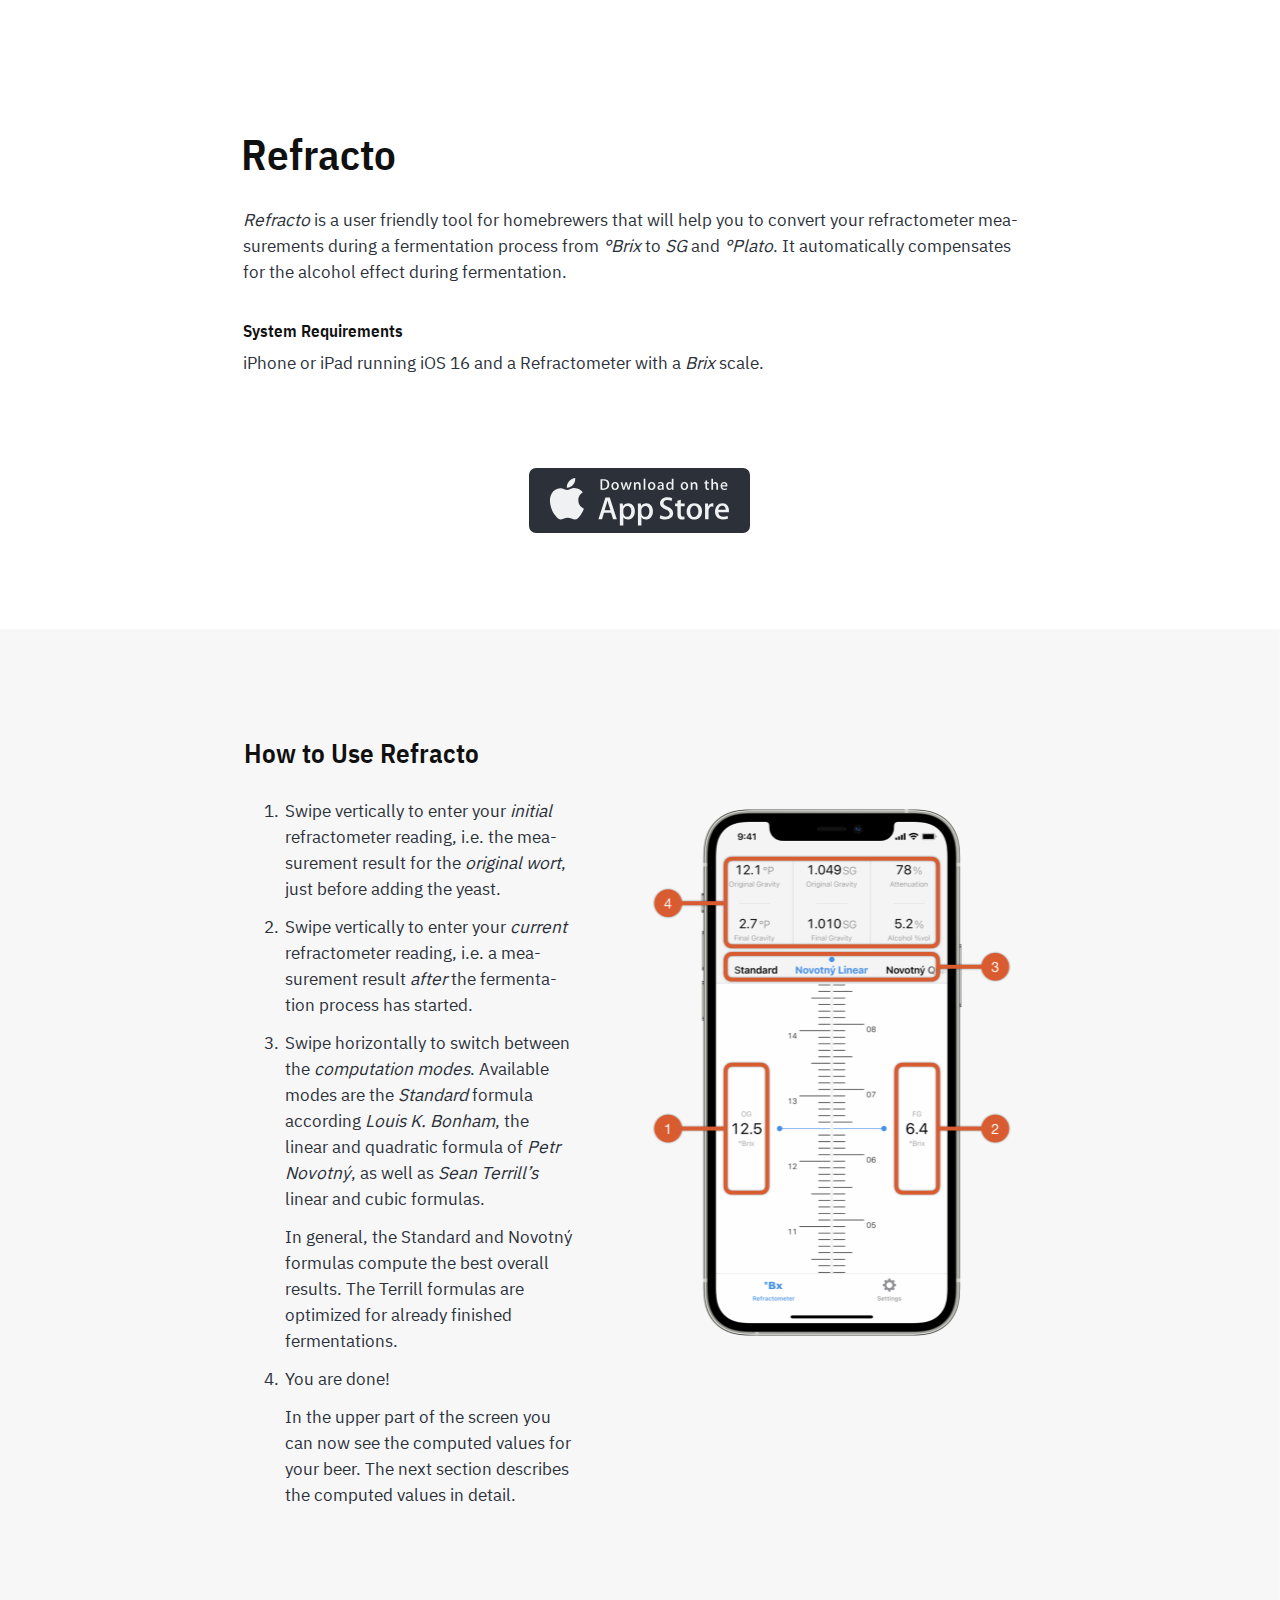
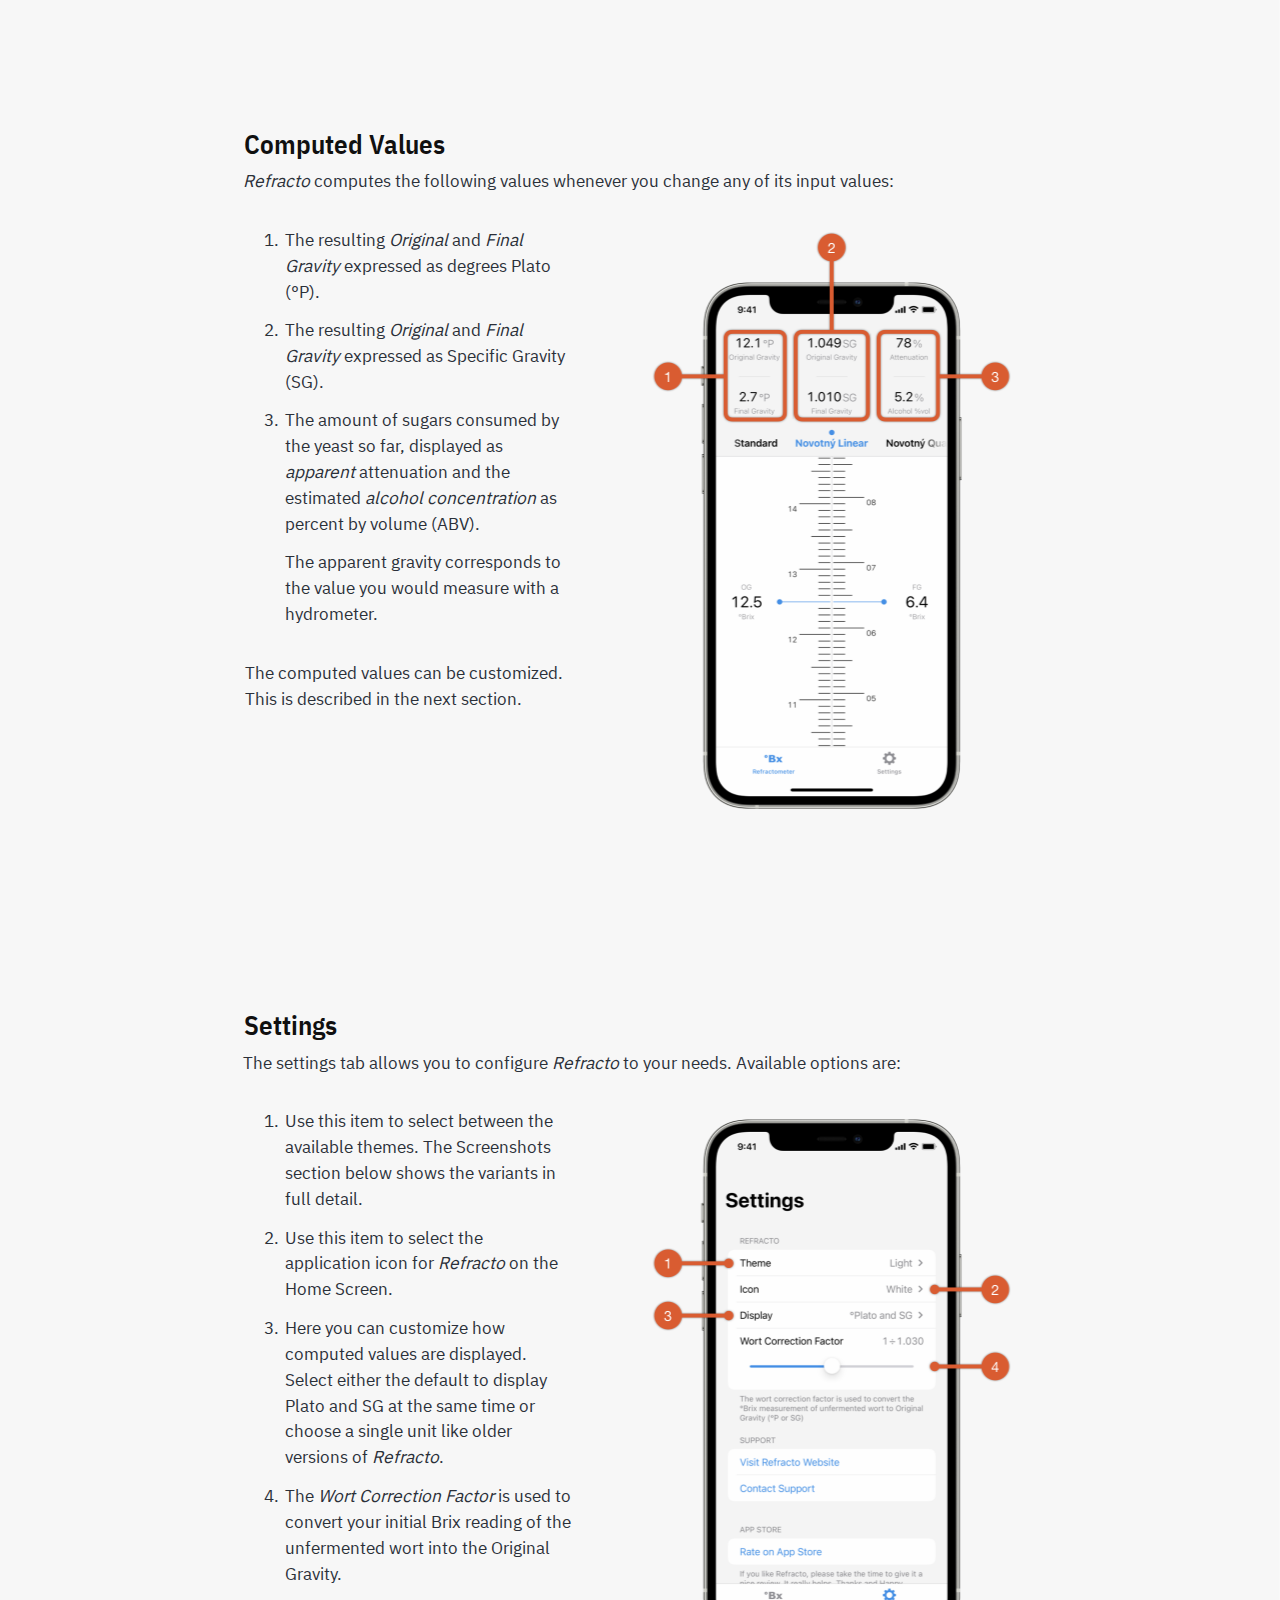
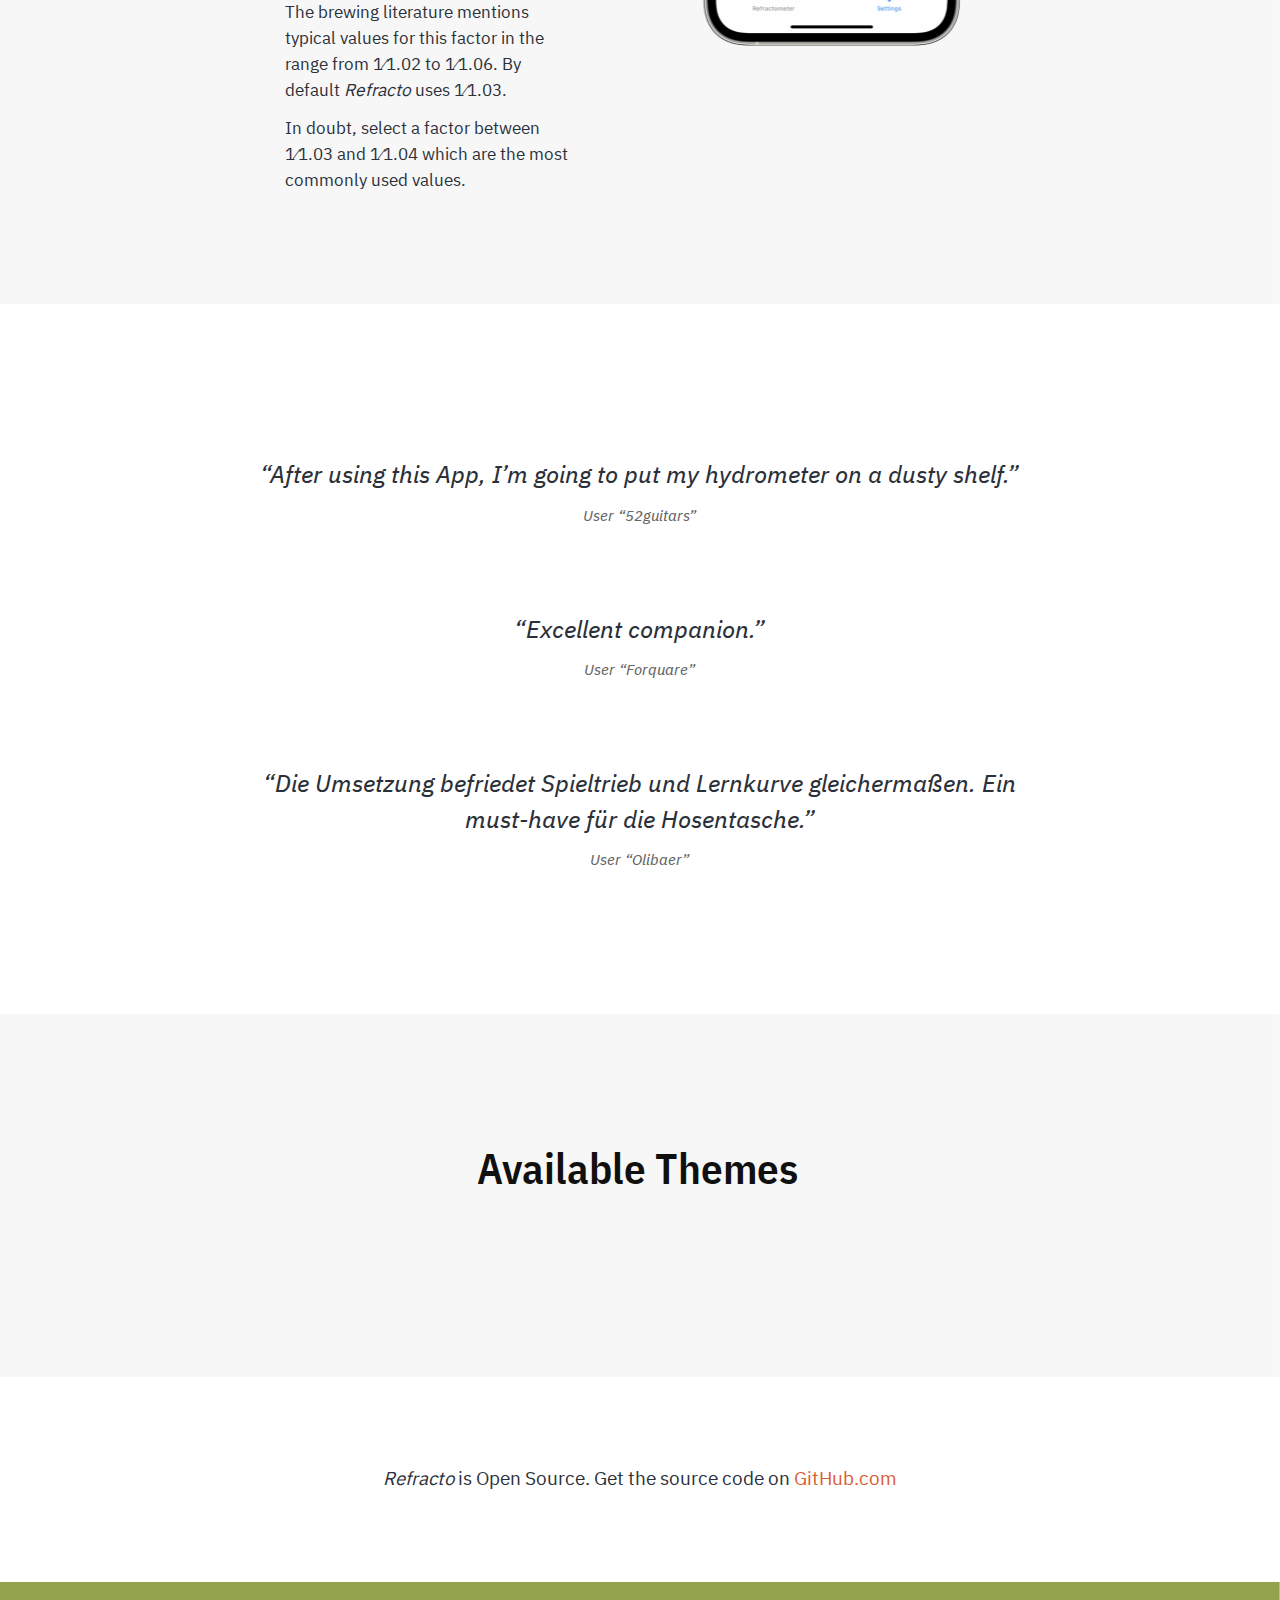
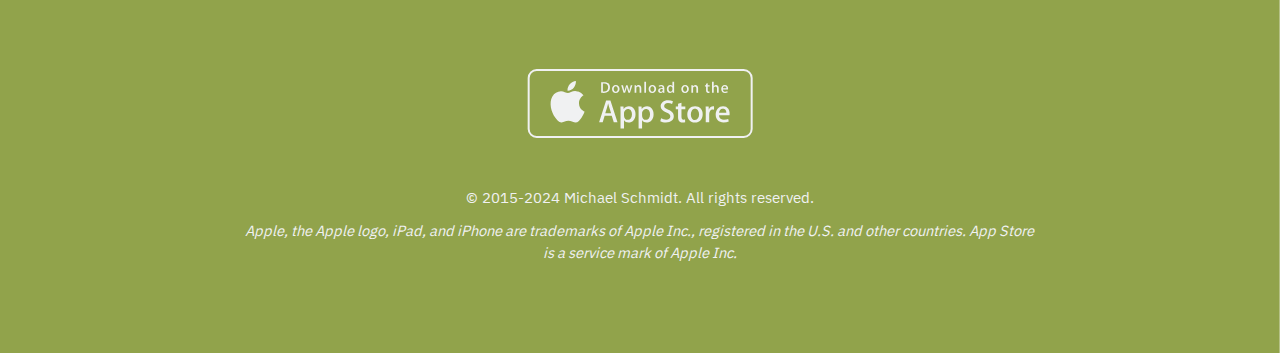
==== docs/index.html @ eda741af "Move project page to docs/ directory" ====
<!DOCTYPE html>
<html xmlns="http://www.w3.org/1999/xhtml" lang="" xml:lang="">

  <head>
    <title>Refracto</title>

    <meta charset="utf-8" />
    <meta name="keywords" content="Refracto,Refractometer,Refraktometer,Brix,Plato,Specific Gracity,Homebrew,Hobbybrauer,Beer,Bier,All Grain,Brewing,App,iOS,iPhone,iPad">
    <meta name="description" content="Refracto is an iOS app for homebrewers to convert refractometer measurements during fermentation processes to useful values like final gravity and attenuation.">
    <meta name="viewport" content="width=device-width, initial-scale=1.0, user-scalable=yes" />
    <meta name="supported-color-schemes" content="light dark">

    <link rel="stylesheet" href="css/fonts.min.css">
    <link rel="stylesheet" href="css/style.min.css">
    <link rel="stylesheet" href="css/animate.min.css">
    <link rel="stylesheet" href="css/magnific-popup.min.css">

    <script src="js/jquery.min.js"></script>
    <script src="js/jquery.animate.js"></script>
    <script src="js/jquery.magnific-popup.min.js"></script>

    <meta name="theme-color" content="#d95c31" media="(prefers-color-scheme: light)">
    <meta name="theme-color" content="#994123" media="(prefers-color-scheme: dark)">
  </head>

  <body>
    <div class="page-box">

      <main>
        <div class="main-box">

          <div class="vspace-l">
            <h1>Refracto</h1>
            <p><em>Refracto</em> is a user friendly tool for homebrewers that will help you to convert your re&shy;frac&shy;tome&shy;ter mea&shy;sure&shy;ments during a fer&shy;men&shy;ta&shy;tion process from <em>°Brix</em> to <em>SG</em> and <em>°Plato</em>. It au&shy;to&shy;matical&shy;ly com&shy;pen&shy;sates for the alcohol effect during fer&shy;men&shy;ta&shy;tion.</p>
            <div class="topspace-s">
              <h4>System Requirements</h4>
              <p>iPhone or iPad running iOS 16 and a Re&shy;frac&shy;tome&shy;ter with a <em>Brix</em> scale.</p>
            </div>
            <div class="topspace-l">
              <div class="center">
                <div class="appstore appstore--normal">
                  <a href="https://apps.apple.com/app/id954981822" title="Download on the App Store">
                    <img src="images/AppStore.svg" alt="Download on the App Store" />
                  </a>
                </div>
              </div>
            </div>
          </div>

          <div class="alternate-background">
            <div class="alternate-box">
              <h2>How to Use Refracto</h2>
              <div class="column-container">
                <div class="column-45">
                  <div class="frame-left">
                    <p>
                      <ol>
                        <li><p>Swipe vertically to enter your <em>initial</em> re&shy;frac&shy;tome&shy;ter reading, i.e. the mea&shy;sure&shy;ment result for the <em>original wort</em>, just before adding the yeast.</p></li>
                        <li><p>Swipe vertically to enter your <em>current</em> re&shy;frac&shy;tome&shy;ter reading, i.e. a mea&shy;sure&shy;ment result <em>after</em> the fer&shy;men&shy;ta&shy;tion process has started.</p></li>
                        <li><p>Swipe horizontally to switch between the <em>computation modes</em>. Available modes are the <em>Standard</em> formula according <em>Louis K. Bonham</em>, the linear and quadratic formula of <em>Petr Novotný</em>, as well as <em>Sean Terrill’s</em> linear and cubic formulas.</p>
                            <p>In general, the Standard and Novotný formulas compute the best overall results. The Terrill formulas are optimized for already finished fermentations.</p></li>
                        <li><p>You are done!</p>
                            <p>In the upper part of the screen you can now see the computed values for your beer. The next section describes the computed values in detail.</p></li>
                      </ol>
                    </p>
                  </div>
                </div>
                <div class="column-55">
                  <div class="frame-right">
                    <div class="topspace-m">
                      <picture>
                        <source srcset="images/RefractoInputDark.png" media="(prefers-color-scheme: dark)">
                        <img width="360" src="images/RefractoInput.png" alt="How to use Refracto  — Description of Input Areas at Lower Part of Screen." />
                      </picture>
                    </div>
                  </div>
                </div>
              </div>
            </div>
          </div>

          <div class="alternate-background">
            <div class="alternate-box">
              <h2>Computed Values</h2>
              <p><em>Refracto</em> computes the following values whenever you change any of its input values:</p>
              <div class="column-container">
                <div class="column-45">
                  <div class="frame-left">
                    <p>
                      <ol>
                        <li><p>The resulting <em>Original</em> and <em>Final Gravity</em> expressed as degrees Plato (°P).</p></li>
                        <li><p>The resulting <em>Original</em> and <em>Final Gravity</em> expressed as Specific Gravity (SG).</p></li>
                        <li><p>The amount of sugars consumed by the yeast so far, displayed as <em>apparent</em> attenuation and the estimated <em>alcohol concentration</em> as percent by volume (ABV).</p>
                            <p>The apparent gravity corresponds to the value you would measure with a hy&shy;drom&shy;e&shy;ter.</p></li>
                      </ol>
                    </p>
                    <p>The computed values can be customized. This is described in the next section.</p>
                  </div>
                </div>
                <div class="column-55">
                  <div class="frame-right">
                    <div class="topspace-m">
                      <picture>
                        <source srcset="images/RefractoOutputDark.png" media="(prefers-color-scheme: dark)">
                        <img width="360" src="images/RefractoOutput.png" alt="Computed values — Detailed Description of Output Area at Upper Part of Screen." />
                      </picture>
                    </div>
                  </div>
                </div>
              </div>
            </div>
          </div>

          <div class="alternate-background">
            <div class="alternate-box">
              <h2>Settings</h2>
              <p>The settings tab allows you to configure <em>Refracto</em> to your needs. Available options are:</p>
              <div class="column-container">
                <div class="column-45">
                  <div class="frame-left">
                    <p>
                      <ol>
                        <li><p>Use this item to select between the available themes. The Screenshots section below shows the variants in full detail.</p></li>
                        <li><p>Use this item to select the application icon for <em>Refracto</em> on the Home Screen.</p></li>
                        <li><p>Here you can customize how computed values are displayed. Select either the default to display Plato and SG at the same time or choose a single unit like older versions of <em>Refracto</em>.</p></li>
                        <li><p>The <em>Wort Correction Factor</em> is used to convert your initial Brix reading of the unfermented wort into the Original Gravity.</p>
                            <p>The brewing literature mentions typical values for this factor in the range from 1∕1.02 to 1∕1.06. By default <em>Refracto</em> uses 1∕1.03.</p>
                            <p>In doubt, select a factor between 1∕1.03 and 1∕1.04 which are the most commonly used values.</p></li>
                      </ol>
                    </p>
                  </div>
                </div>
                <div class="column-55">
                  <div class="frame-right">
                    <div class="topspace-m">
                      <picture>
                        <source srcset="images/RefractoSettingsDark.png" media="(prefers-color-scheme: dark)">
                        <img width="360" src="images/RefractoSettings.png" alt="Settings Tab — Description of Application Preferences." />
                      </picture>
                    </div>
                  </div>
                </div>
              </div>
            </div>
          </div>

          <div class="vspace-l">
            <div class="testimonials center hugeprint">
              <div class="testimonial-box">
                <div class="vspace-m">
                  <div class="testimonial pulse animated delay-1s">
                    <p>“After using this App, I’m going to put my hy&shy;drom&shy;e&shy;ter on a dusty shelf.”</p>
                  </div>
                  <div class="fineprint testimonial-name">
                    <p>User “52guitars”</p>
                  </div>
                </div>
                <div class="vspace-m">
                  <div class="testimonial vspace-m pulse animated delay-2s">
                    <p>“Excellent companion.”</p>
                  </div>
                  <div class="fineprint testimonial-name">
                    <p>User “Forquare”</p>
                  </div>
                </div>
                <div class="vspace-m">
                  <div class="testimonial vspace-m pulse animated delay-2s">
                    <p>“Die Umsetzung befriedet Spieltrieb und Lernkurve gleichermaßen. Ein must-have für die Hosentasche.”</p>
                  </div>
                  <div class="fineprint testimonial-name">
                    <p>User “Olibaer”</p>
                  </div>
                </div>
              </div>
            </div>
          </div>

          <div class="alternate-background">
            <div class="alternate-box center">
              <h1>Available Themes</h1>
              <div class="vspace-s">
              </div>
              <div class="column-container">
                <div class="column-33">
                  <div class="frame-left">
                    <a href="images/RefractoThemeLight.png" class="screenshot-link">
                      <img width="200" src="images/RefractoThemeLight.png" loading="lazy" alt="Bright Theme" />
                    </a>
                  </div>
                </div>
                <div class="column-33">
                  <a href="images/RefractoThemeDark.png" class="screenshot-link">
                    <img width="200" src="images/RefractoThemeDark.png" loading="lazy" alt="Dark Theme" />
                  </a>
                </div>
                <div class="column-33">
                  <div class="frame-right">
                    <a href="images/RefractoThemeBlue.png" class="screenshot-link">
                      <img width="200" src="images/RefractoThemeBlue.png" loading="lazy" alt="Blue Theme" />
                    </a>
                  </div>
                </div>
              </div>
              <div class="vspace-s">
              </div>
              <div class="column-container">
                <div class="column-33">
                  <div class="frame-left">
                    <a href="images/RefractoThemeGray.png" class="screenshot-link">
                      <img width="200" src="images/RefractoThemeGray.png" loading="lazy" alt="Gray Theme" class="thumbnail" />
                    </a>
                  </div>
                </div>
                <div class="column-33">
                  <a href="images/RefractoThemeSteel.png" class="screenshot-link">
                    <img width="200" src="images/RefractoThemeSteel.png" loading="lazy" alt="Steel Theme" class="thumbnail" />
                  </a>
                </div>
                <div class="column-33">
                  <div class="frame-right">
                    <a href="images/RefractoThemeBlack.png" class="screenshot-link">
                      <img width="200" src="images/RefractoThemeBlack.png" loading="lazy" alt="Black Theme" class="thumbnail" />
                    </a>
                  </div>
                </div>
              </div>
            </div>
          </div>

          <div class="vspace-l">
            <p class="first center largeprint pulse animated delay-1s">
              <em>Refracto</em> is Open Source. Get the source code on <a href="https://github.com/m-schmidt/Refracto">GitHub.com</a>
            </p>
          </div>

          <div class="alternate-green-background">
            <div class="alternate-box center">
              <div class="appstore appstore--inverted">
                <a href="https://apps.apple.com/app/id954981822" title="Download on the App Store">
                  <img src="images/AppStore.svg" alt="Download on the App Store" />
                </a>
              </div>
              <div class="topspace-m fineprint">
                <p>© 2015-2024 Michael Schmidt. All rights reserved.</p>
                <p><em>Apple, the Apple logo, iPad, and iPhone are trademarks of Apple&nbsp;Inc., registered in the U.S. and other countries. App&nbsp;Store is a service mark of Apple&nbsp;Inc.</em></p>
              </div>
             </div>
          </div>

        </div>
      </main>
    </div>

    <script>
    $('.screenshot-link').magnificPopup({
      type: 'image',
      removalDelay: 300,
      mainClass: 'mfp-fade',
      closeOnContentClick: true,
    });
    </script>

  </body>
</html>
---- docs/css/fonts.min.css ----
@font-face{font-family:title_font;src:url(../fonts/IBMPlexSansCondensed-SemiBold.woff2) format('woff2'),url(../fonts/IBMPlexSansCondensed-SemiBold.woff) format('woff');font-weight:400;font-style:normal}@font-face{font-family:text_font;src:url(../fonts/IBMPlexSans-Regular.woff2) format('woff2'),url(../fonts/IBMPlexSans-Regular.woff) format('woff');font-weight:400;font-style:normal}@media (prefers-color-scheme:dark){@font-face{font-family:text_font;src:url(../fonts/IBMPlexSans-Light.woff2) format('woff2'),url(../fonts/IBMPlexSans-Light.woff) format('woff');font-weight:400;font-style:normal}}@font-face{font-family:testimonial_font;src:url(../fonts/IBMPlexSans-TextItalic.woff2) format('woff2'),url(../fonts/IBMPlexSans-TextItalic.woff) format('woff');font-weight:400;font-style:normal}@media (prefers-color-scheme:dark){@font-face{font-family:testimonial_font;src:url(../fonts/IBMPlexSans-Italic.woff2) format('woff2'),url(../fonts/IBMPlexSans-Italic.woff) format('woff');font-weight:400;font-style:normal}}
---- docs/css/style.min.css ----
:root{--overscoll-color:#d95c31;--background-color:#ffffff;--alternate-background-color:#f7f7f7;--title-color:#101010;--text-color:#2b3039;--alternate-text-color:#f0f1f2;--dimmed-text-color:#666666;--theme-red:#d95c31;--theme-green:#91a34b;--theme-blue:#6a95bf;--theme-yellow:#e2af03;--link-color:#d95c31;--visited-link-color:#638bb2;--hover-link-color:#47637f;--appstore-background:#2b3039;--appstore-background-selected:#d95c31;--appstore-border:#ffffff;--appstore-inverted-background:transparent;--appstore-inverted-background-selected:#2b3039;--appstore-inverted-border:#f0f1f2;--header-background-color:#d95c31;--header-text-color:#f0f1f2;--header-active-color:#cc562e;--header-selection-color:#b24c28;--header-selection-text-color:#ffffff;--header-shadow-color:#b0b0b0;--footer-background-color:#2b3039;--footer-text-color:#b6b6b6;--footer-selection-color:#22262e;--footer-selection-text-color:#e1dedb;--footer-shadow-color:#000000}@media (prefers-color-scheme:dark){:root{--overscoll-color:#994123;--background-color:#2d2d2b;--alternate-background-color:#282826;--title-color:#ededed;--text-color:#dadada;--dimmed-text-color:#d0d0d0;--theme-red:#994123;--theme-green:#58632e;--theme-blue:#47637f;--theme-yellow:#a37e02;--link-color:#76d6ff;--visited-link-color:#fd758d;--hover-link-color:#73fdff;--appstore-background:transparent;--appstore-background-selected:#994123;--appstore-border:#f0f1f2;--appstore-inverted-background-selected:#232323;--header-background-color:#994123;--header-shadow-color:#1d2026;--header-active-color:#8c3b20;--header-selection-color:#73311a;--footer-background-color:#232323;--footer-text-color:#969696;--footer-selection-color:#181818}}.visible-normal{visibility:visible;display:inline}.visible-dark{visibility:hidden;display:none}@media (prefers-color-scheme:dark){.visible-normal{visibility:hidden;display:none}.visible-dark{visibility:visible;display:inline}}:root{font-size:13pt;--max-page-width:46rem;--minimum-page-border-width:2rem}@media only screen and (max-width:374px){:root{--minimum-page-border-width:1.5rem}}@media all and (max-width:53rem){:root{--max-page-width:calc(100vw - var(--minimum-page-border-width) - var(--minimum-page-border-width))}}@media not all and (min-resolution:.001dpcm){:root{--max-page-width:calc(min(46rem, 100vw - var(--minimum-page-border-width) - var(--minimum-page-border-width)))}}:root{--vspace-s:1.0rem;--vspace-m:2.0rem;--vspace-l:5.0rem;--vspace-xl:9.0rem}@media only screen and (max-width:767px){:root{--vspace-m:1.8rem;--vspace-l:4.0rem;--vspace-xl:8.0rem}}@media only screen and (max-width:374px){:root{--vspace-m:1.5rem;--vspace-l:2.5rem;--vspace-xl:3.4rem}}.vspace-s{padding-top:var(--vspace-s);padding-bottom:var(--vspace-s)}.vspace-m{padding-top:var(--vspace-m);padding-bottom:var(--vspace-m)}.vspace-l{padding-top:var(--vspace-l);padding-bottom:var(--vspace-l)}.vspace-xl{padding-top:var(--vspace-xl);padding-bottom:var(--vspace-xl)}.topspace-s{padding-top:var(--vspace-s)}.topspace-m{padding-top:var(--vspace-m)}.topspace-l{padding-top:var(--vspace-l)}.topspace-xl{padding-top:var(--vspace-xl)}.topmargin-s{margin-top:var(--vspace-s)}.topmargin-m{margin-top:var(--vspace-m)}.topmargin-l{margin-top:var(--vspace-l)}.topmargin-xl{margin-top:var(--vspace-xl)}.botmargin-s{margin-bottom:var(--vspace-s)}.botmargin-m{margin-bottom:var(--vspace-m)}.botmargin-l{margin-bottom:var(--vspace-l)}.botmargin-xl{margin-bottom:var(--vspace-xl)}html{height:100%}body{background:var(--overscoll-color);margin:0;height:100%}:root{--footer-height:4.4rem}@media only screen and (max-width:767px){:root{--footer-height:11rem}}.page-box{min-height:calc(100% - var(--footer-height));background:var(--background-color);color:var(--text-color);overflow:hidden}header{background:var(--header-background-color);box-shadow:0 1px 0 var(--header-shadow-color);color:var(--header-text-color)}@media only screen and (max-width:599px){header{padding:0 0 .8rem 0}}.header-box{font-family:text_font;margin:0 auto;max-width:var(--max-page-width);padding:0}header p{float:left;margin:0;padding:1.5rem 1rem 1.5rem .5rem}@media only screen and (max-width:599px){header p{display:block;float:none;text-align:center;padding:1rem 0}}header p a{color:var(--header-selection-text-color);text-decoration:none}header ul{list-style-type:none;margin:0;overflow:hidden;padding:1rem 0;text-align:right}@media only screen and (max-width:599px){header ul{display:block}}header li{display:inline-block}@media only screen and (max-width:599px){header li{display:block;padding:.1rem}}header li a{border-radius:3px;color:var(--header-text-color);display:block;padding:.5rem 1rem;text-align:center;text-decoration:none}@media only screen and (max-width:599px){header li a{font-size:12pt;padding:.8rem;text-align:left}}header li a.active{background-color:var(--header-active-color)}header li a:hover{color:var(--header-selection-text-color);background-color:var(--header-selection-color)}.main-box{font-family:text_font;margin:0 auto;max-width:var(--max-page-width)}@media only screen and (max-width:767px){.main-box{margin:0 var(--minimum-page-border-width)}}main h1{color:var(--title-color);font-family:title_font;font-size:32pt;padding:.5em .1em 0 0}@media only screen and (max-width:599px){main h1{font-size:28pt}}main h2{color:var(--title-color);font-family:title_font;font-size:20pt;margin:.5em 0 0 0;padding:.5em .1em 0 .1em}@media only screen and (max-width:599px){main h2{font-size:18pt}}main h3{color:var(--title-color);font-family:title_font;font-size:15pt;margin:.5em 0 0 0;padding:.5em .1em 0 .1em}main h4{color:var(--title-color);font-family:title_font;margin:.5em 0 0 0;padding:.5em .1em 0 .1em}main p.first{line-height:1.5;margin:0;padding:.1em}main p{line-height:1.5;margin:.5em 0 0 0;padding:.1em}main a:link{color:var(--link-color);text-decoration:none}main a:visited{color:var(--visited-link-color)}main a:hover{color:var(--hover-link-color);text-decoration:underline}main li:not(:last-child){margin-bottom:.2em}main img{display:block;margin-left:auto;margin-right:auto;max-width:100%}.image-frame{box-shadow:2px 2px 12px #222}.center{padding:0;text-align:center}.hugeprint{font-size:18pt}.largeprint{font-size:14pt}.fineprint{font-size:11pt}.button{margin:var(--vspace-l) 0 .8rem 0;padding:.8rem;text-align:center}.button a:link{background:var(--theme-blue);border-radius:5px;color:var(--header-text-color);padding:.8rem 3rem;margin:.8rem;text-decoration:none;box-shadow:1px 1px 4px var(--header-shadow-color)}@media only screen and (max-width:767px){.button a:link{padding:.8rem 2rem}}@media only screen and (max-width:599px){.button a:link{padding:.8rem 1rem}}.button a:hover{background:var(--theme-yellow);color:var(--header-selection-text-color);text-decoration:none}.button a:visited{color:var(--header-selection-text-color);text-decoration:none}.alternate-background{background:var(--alternate-background-color);transform:translateX(calc((var(--max-page-width) - 100vw)/ 2));width:100vw}.alternate-blue-background{background:var(--theme-blue);color:var(--alternate-text-color);transform:translateX(calc((var(--max-page-width) - 100vw)/ 2));width:100vw}.alternate-green-background{background:var(--theme-green);color:var(--alternate-text-color);transform:translateX(calc((var(--max-page-width) - 100vw)/ 2));width:100vw}.alternate-box{margin:0 auto;max-width:var(--max-page-width);padding:var(--vspace-l) 0}@media only screen and (max-width:767px){.alternate-box{margin:0;max-width:100%;padding:var(--vspace-l) var(--minimum-page-border-width)}}.alternate-box-m{margin:0 auto;max-width:var(--max-page-width);padding:var(--vspace-m) 0}@media only screen and (max-width:767px){.alternate-box-m{margin:0;max-width:100%;padding:var(--vspace-m) var(--minimum-page-border-width)}}.testimonials{margin:var(--vspace-s) 0;min-height:10rem;padding:.1rem 0}.testimonial-box{margin:0 auto;overflow:hidden;padding:0}.testimonial{font-family:testimonial_font;padding:0 .1em}@media only screen and (max-width:767px){.testimonial{padding:1em 1.1em}}.testimonial-name{font-family:testimonial_font;color:var(--dimmed-text-color)}.feature-box{margin:var(--vspace-l) auto;overflow:auto;padding:0}.feature-icon{float:left;height:80px;width:80px}@media only screen and (max-width:767px){.feature-icon{height:60px;width:60px}}.feature-description{float:right;margin:0;padding-left:1em;width:75%}.appstore{border-radius:9px;display:inline-block;line-height:0;transition:background-color .25s}.appstore--normal{border:2px solid var(--appstore-border);background-color:var(--appstore-background)}.appstore--normal:hover{background-color:var(--appstore-background-selected)}.appstore--inverted{border:2px solid var(--appstore-inverted-border);background-color:var(--appstore-inverted-background)}.appstore--inverted:hover{background-color:var(--appstore-inverted-background-selected)}.column-75{width:75%;float:left}.column-66{width:66%;float:left}.column-60{width:60%;float:left}.column-55{width:55%;float:left}.column-50{width:50%;float:left}.column-45{width:45%;float:left}.column-40{width:40%;float:left}.column-33{width:33%;float:left}.column-25{width:25%;float:left}@media only screen and (max-width:767px){.column-75{width:100%}.column-66{width:100%}.column-60{width:100%}.column-55{width:100%}.column-50{width:100%}.column-45{width:100%}.column-40{width:100%}.column-33{width:100%}.column-25{width:100%}}.column-container{margin:0;overflow:auto;padding:0}.frame-left{padding:0 1.5rem 0 .1rem}.frame-mid{padding:0 1.5rem}.frame-right{padding:0 .1rem 0 1.5rem}@media only screen and (max-width:767px){.frame-left{padding:.5rem .1rem}.frame-mid{padding:.5rem .1rem}.frame-right{padding:.5rem .1rem}}footer{background:var(--footer-background-color);box-shadow:inset 0 5px 4px -5px var(--footer-shadow-color);color:var(--footer-text-color);padding:0;margin:0;height:calc(var(--footer-height))}.footer-box{font-family:text_font;margin:0 auto;max-width:var(--max-page-width);padding:.6rem 0 0 0;text-align:center}footer ul{list-style-type:none;margin:0;overflow:hidden;padding:0;display:flex}@media only screen and (max-width:767px){footer ul{display:block}}footer li{display:inline-block;flex:2 1 10%;font-size:11pt;margin:0 auto}footer li:nth-of-type(3){flex-grow:3}@media only screen and (max-width:767px){footer li{display:block;margin:0;padding:.1rem}}footer li a{color:var(--footer-text-color);display:block;padding:1rem 3rem;text-decoration:none}@media only screen and (max-width:767px){footer li a{padding:.8rem}}footer li a:hover{background-color:var(--footer-selection-color);border-radius:3px;color:var(--footer-selection-text-color)}body.title{background:var(--footer-background-color)}.title-page-box{min-height:calc(100% - var(--footer-height));background:var(--header-background-color);color:var(--header-text-color)}main h1.title{text-align:center;text-shadow:1px 1px 1px var(--header-selection-color);color:var(--header-text-color);font-size:32pt}@media only screen and (max-width:374px){main h1.title{font-size:28pt}}main ul.title{display:block;margin:0 auto 5rem auto;max-width:290px;padding:0}main li.title{display:block;margin:0;padding:.2rem 0}main a.title{background-color:var(--header-active-color);border-radius:3px;display:block;padding:1rem;text-decoration:none}main a.title:link{color:var(--header-text-color)}main a.title:visited{color:var(--header-text-color)}main a.title:hover{background-color:var(--header-selection-color);color:var(--header-selection-text-color)}
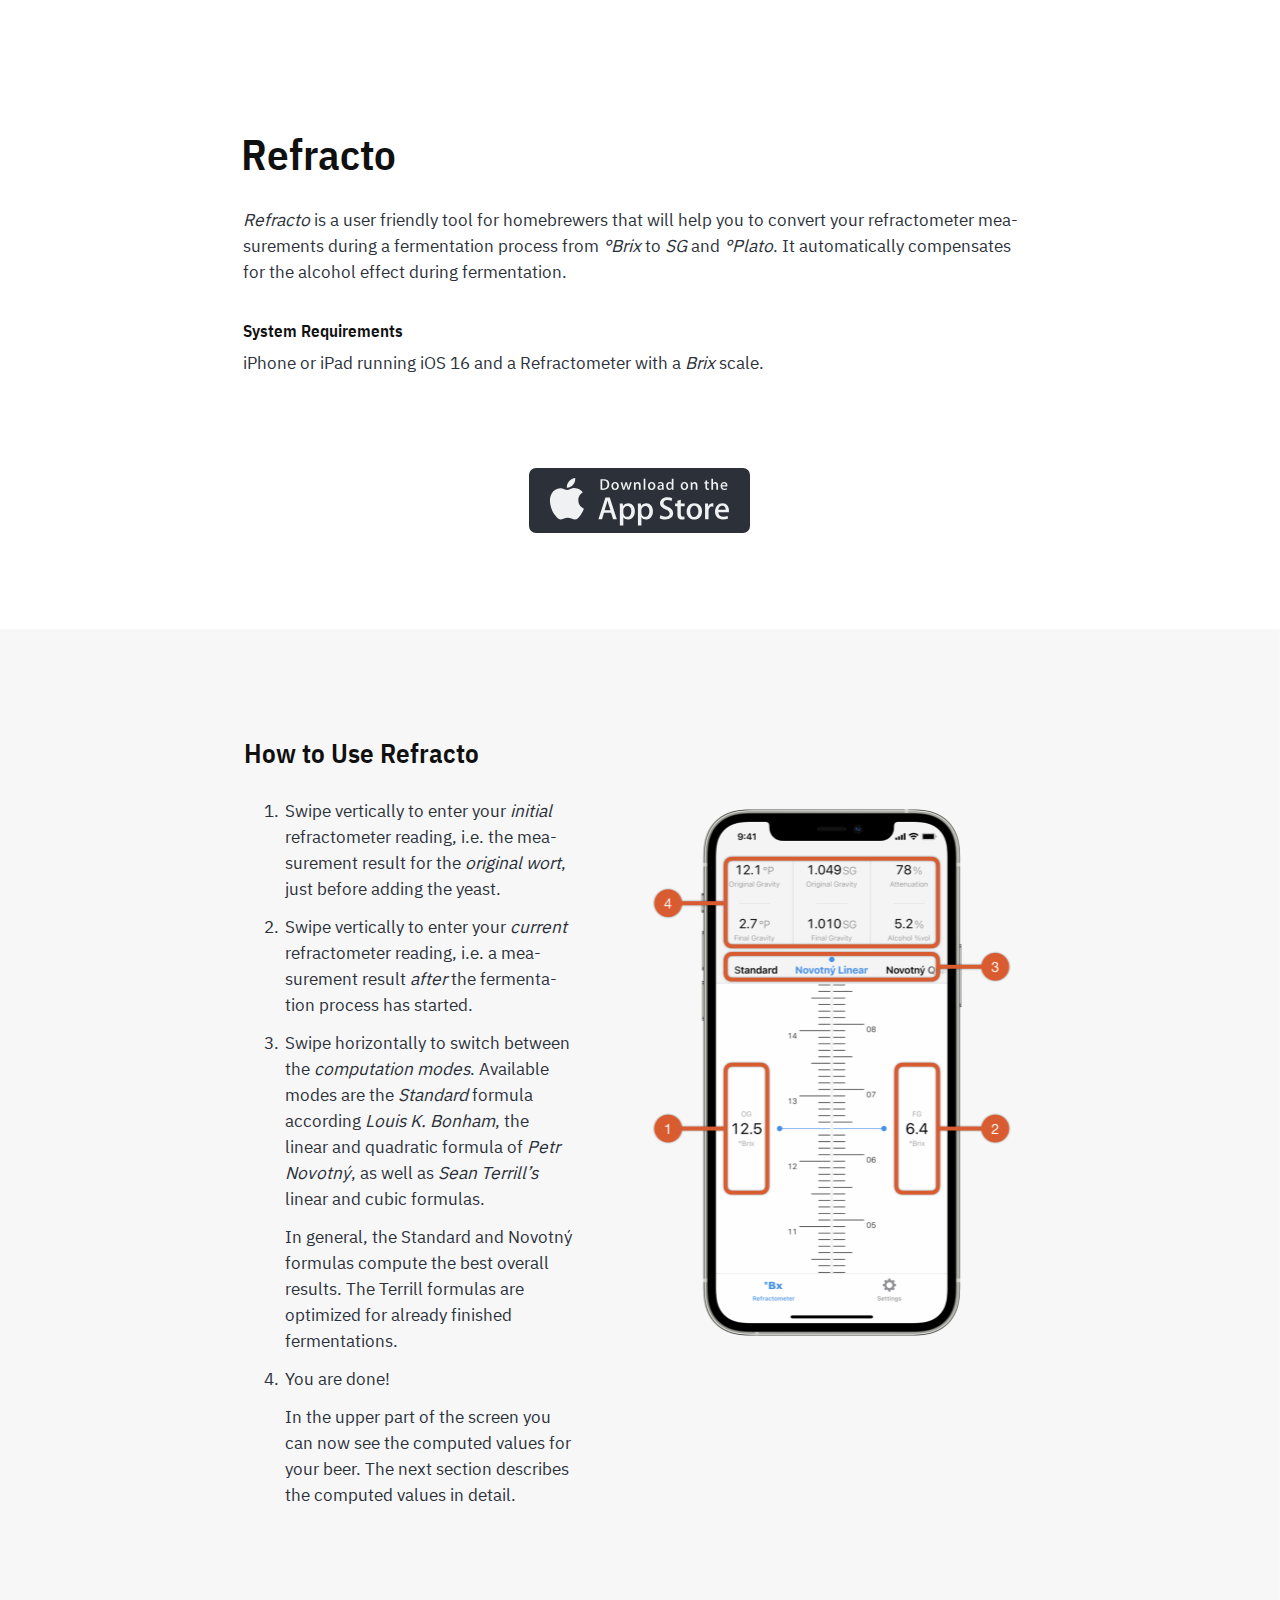
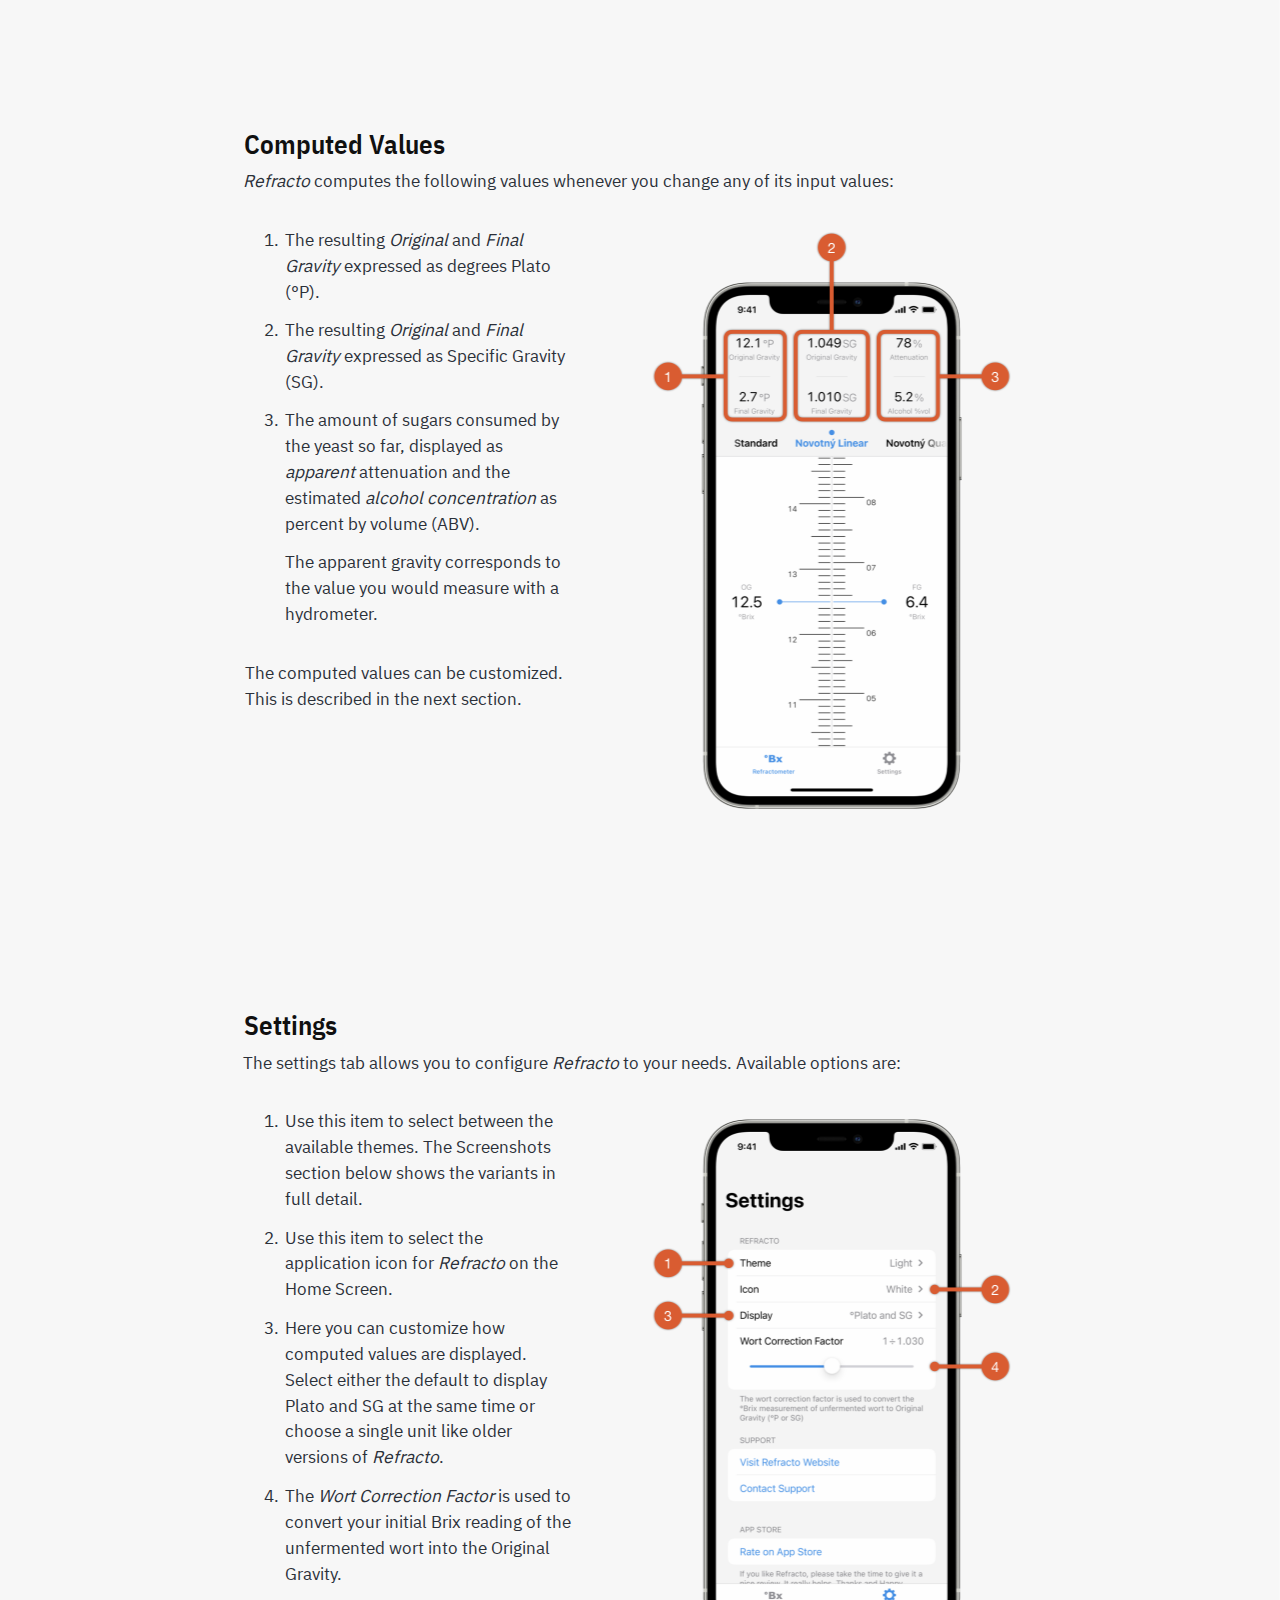
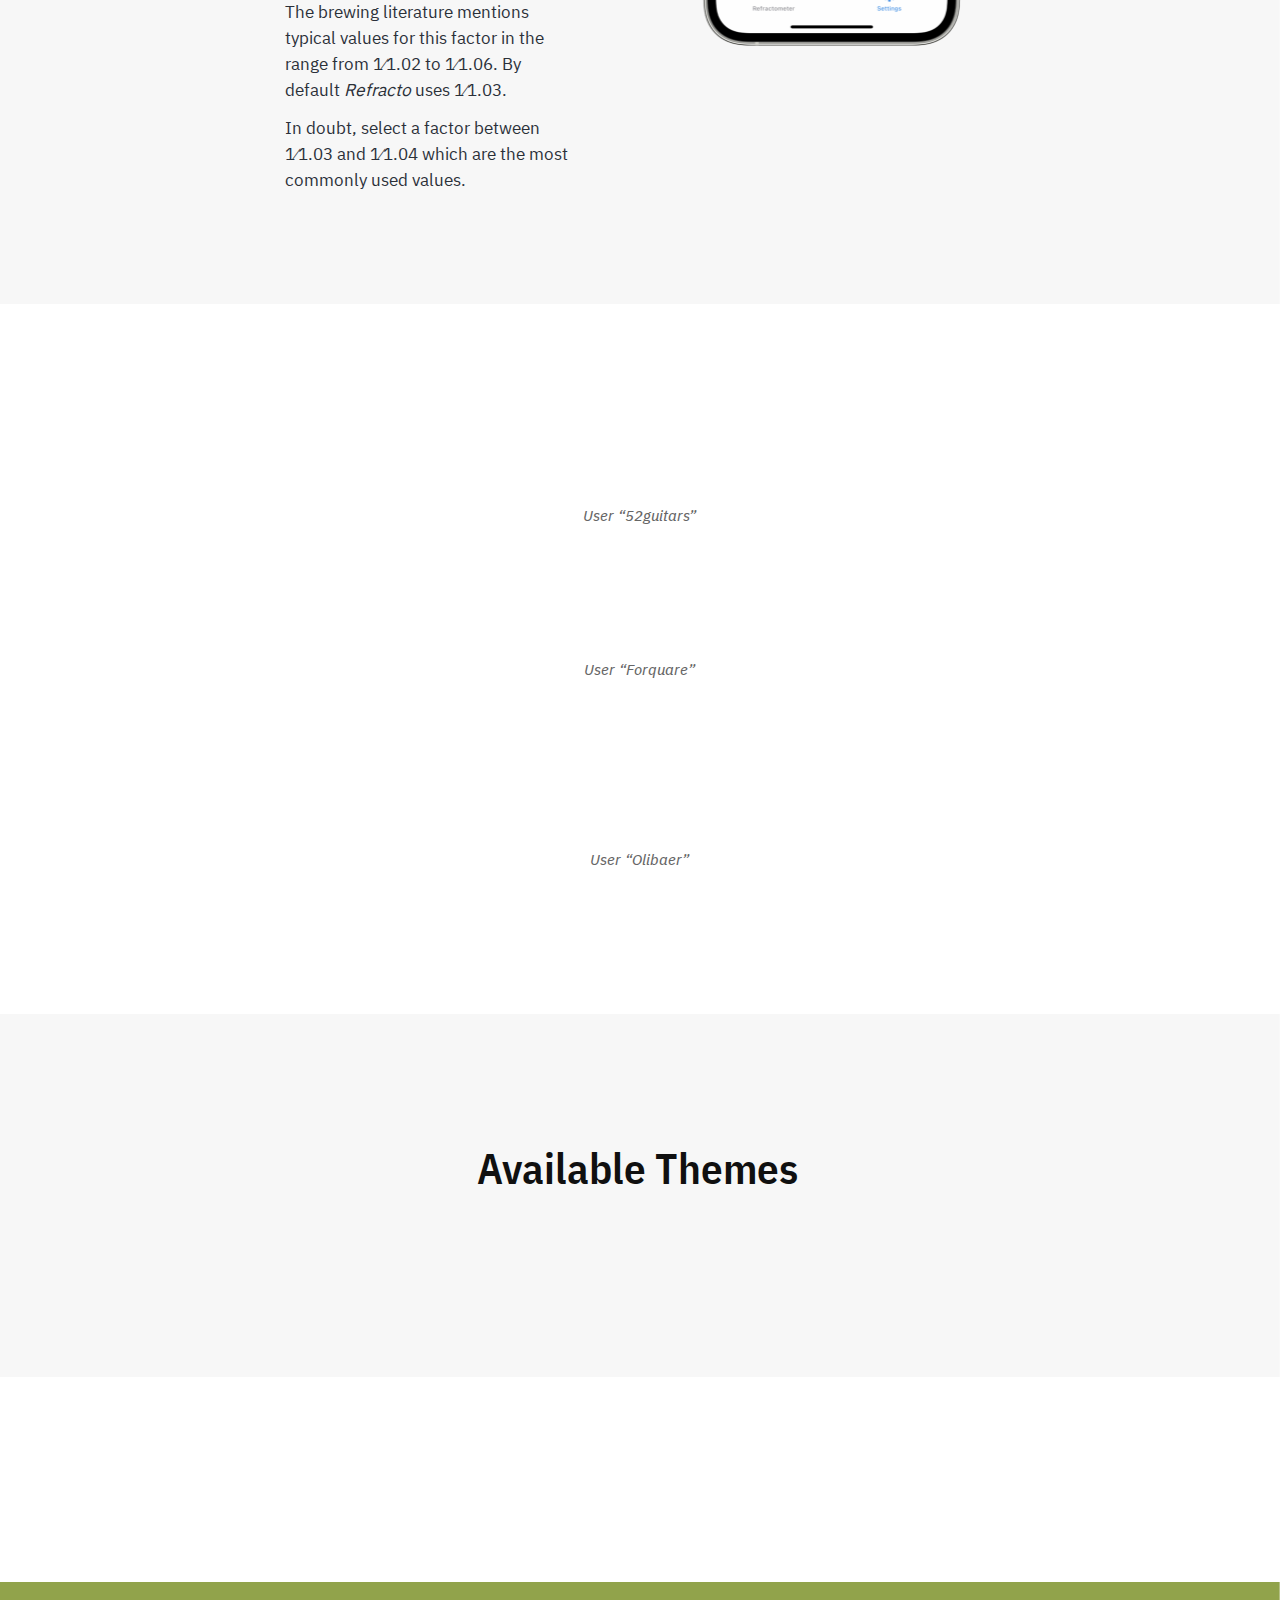
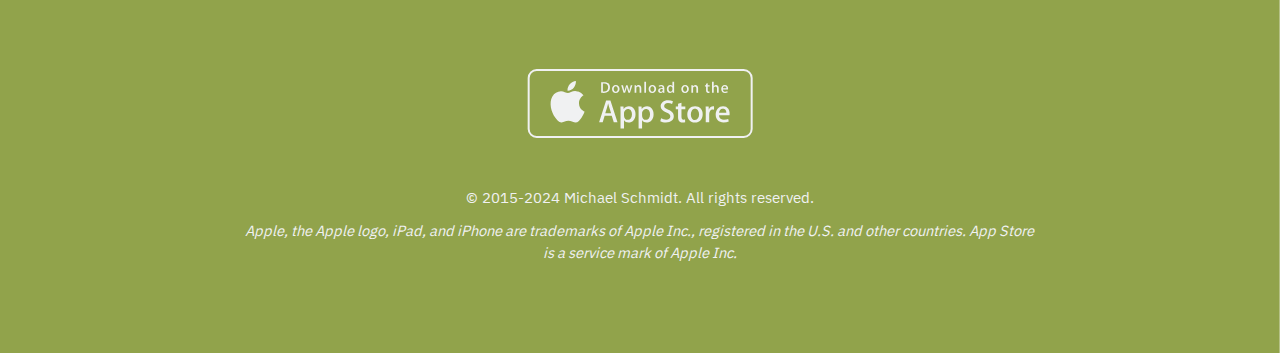
==== commit 4c9ad23f: "Fix script reference" ====
--- a/docs/index.html
+++ b/docs/index.html
@@ -16,7 +16,7 @@
     <link rel="stylesheet" href="css/magnific-popup.min.css">
 
     <script src="js/jquery.min.js"></script>
-    <script src="js/jquery.animate.js"></script>
+    <script src="js/jquery.animate.min.js"></script>
     <script src="js/jquery.magnific-popup.min.js"></script>
 
     <meta name="theme-color" content="#d95c31" media="(prefers-color-scheme: light)">
@@ -164,7 +164,7 @@
                   </div>
                 </div>
                 <div class="vspace-m">
-                  <div class="testimonial vspace-m pulse animated delay-2s">
+                  <div class="testimonial vspace-m pulse animated delay-3s">
                     <p>“Die Umsetzung befriedet Spieltrieb und Lernkurve gleichermaßen. Ein must-have für die Hosentasche.”</p>
                   </div>
                   <div class="fineprint testimonial-name">
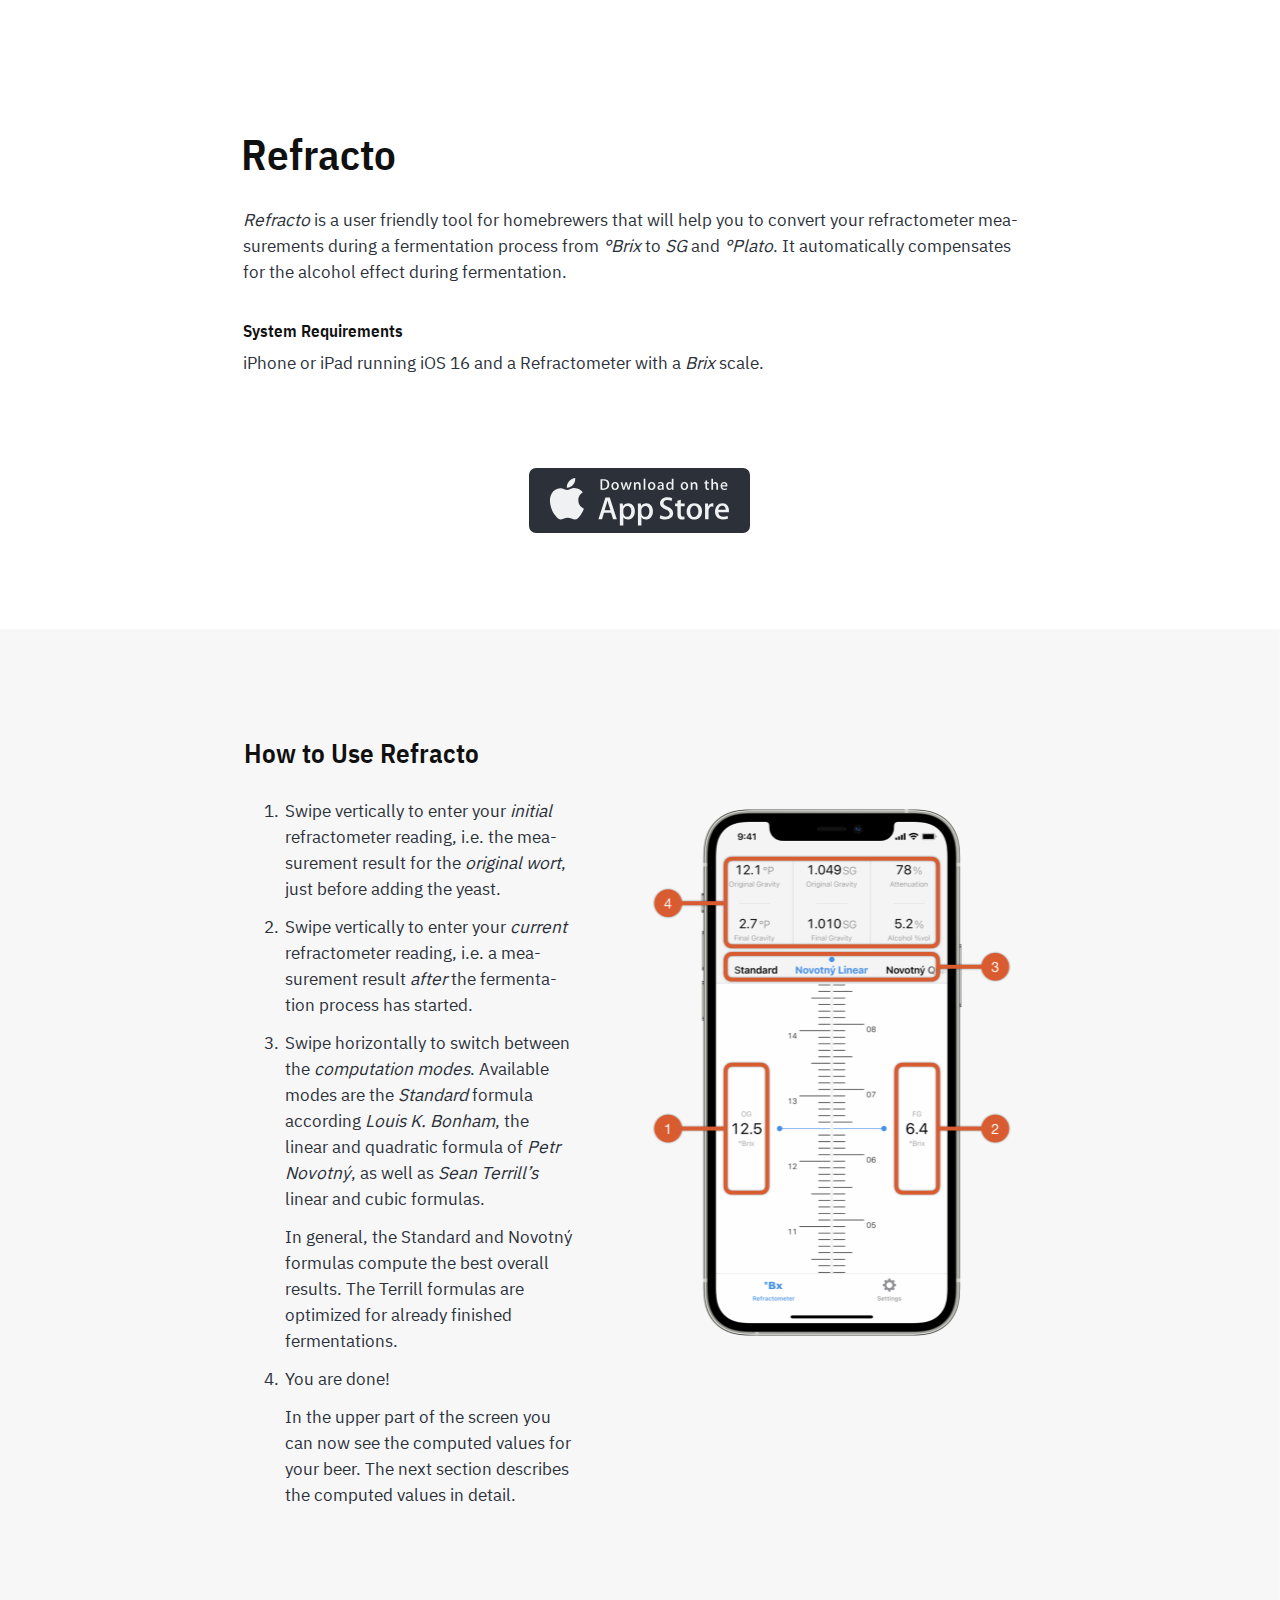
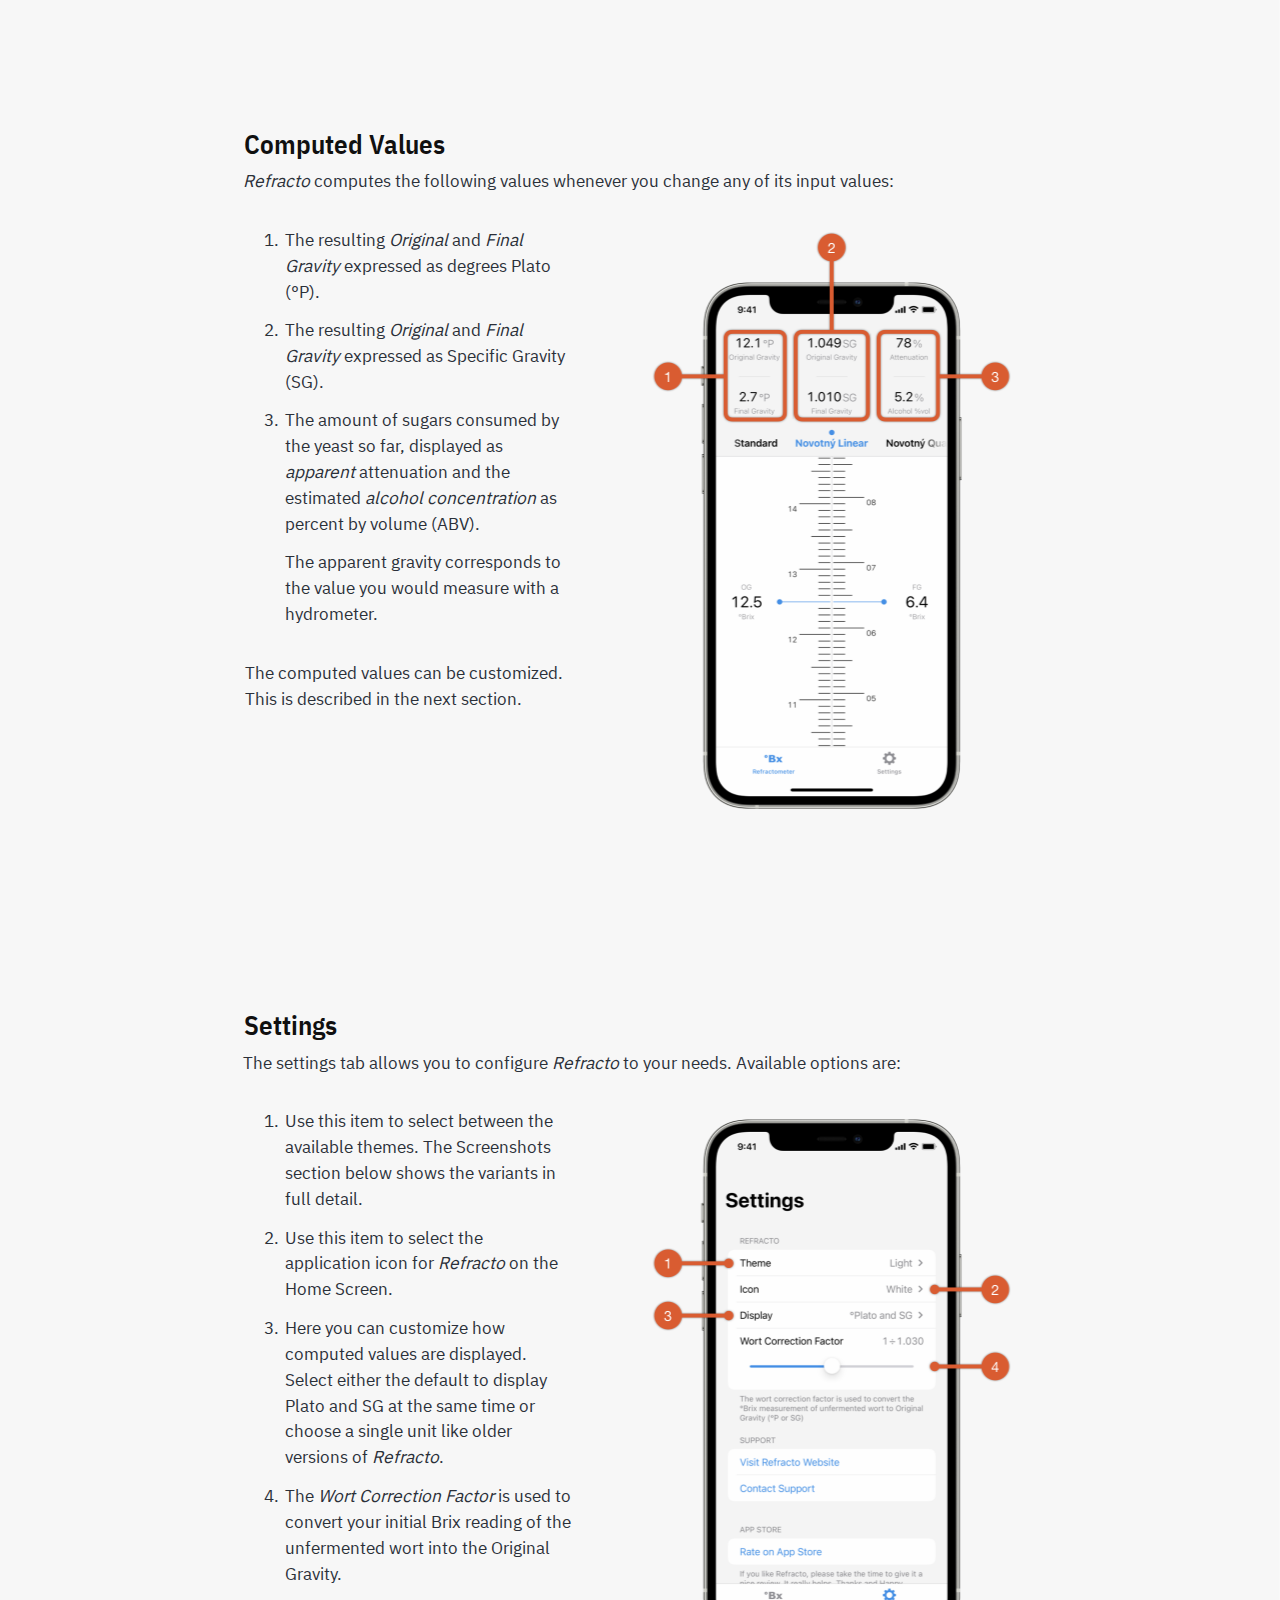
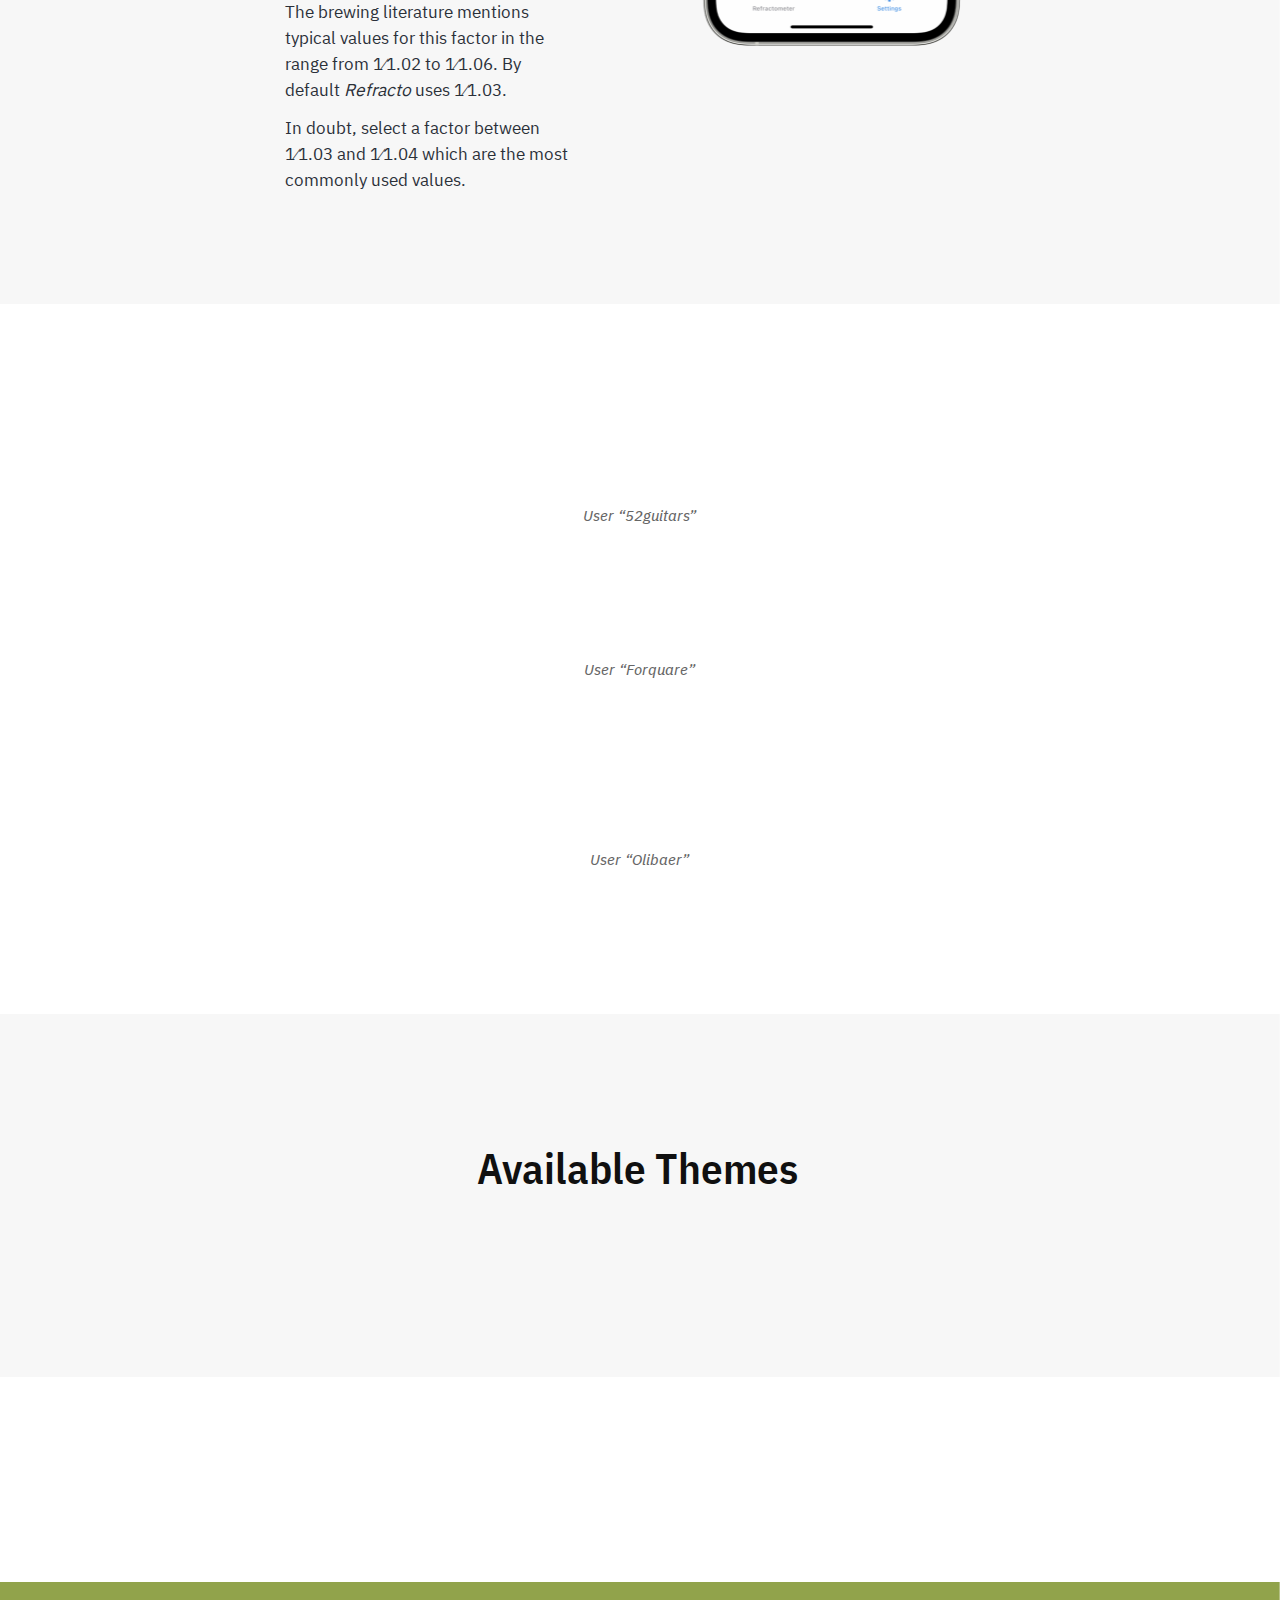
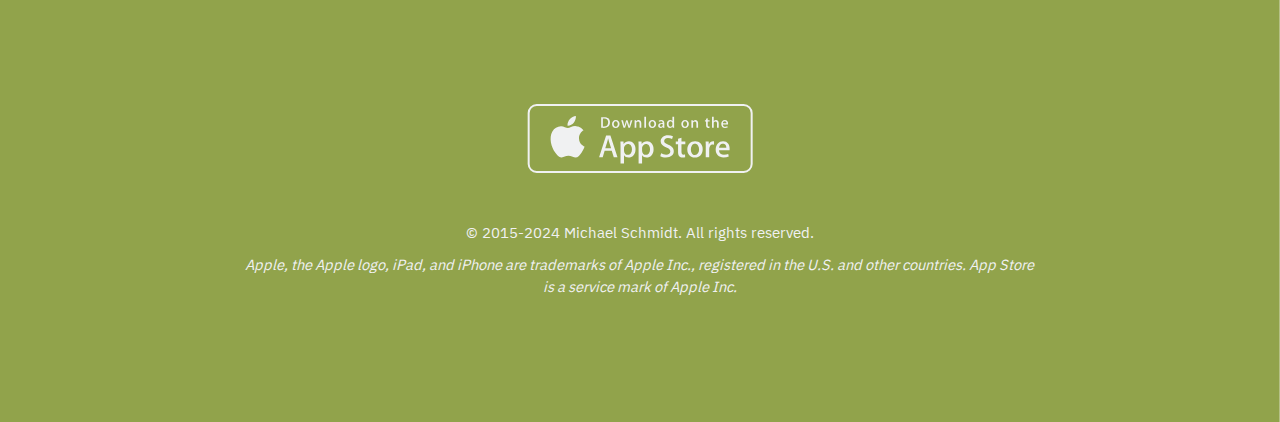
==== commit 73a2cfe0: "Add privacy page" ====
--- a/docs/index.html
+++ b/docs/index.html
@@ -233,7 +233,7 @@
             </p>
           </div>
 
-          <div class="alternate-green-background">
+          <div class="vspace-m alternate-green-background">
             <div class="alternate-box center">
               <div class="appstore appstore--inverted">
                 <a href="https://apps.apple.com/app/id954981822" title="Download on the App Store">
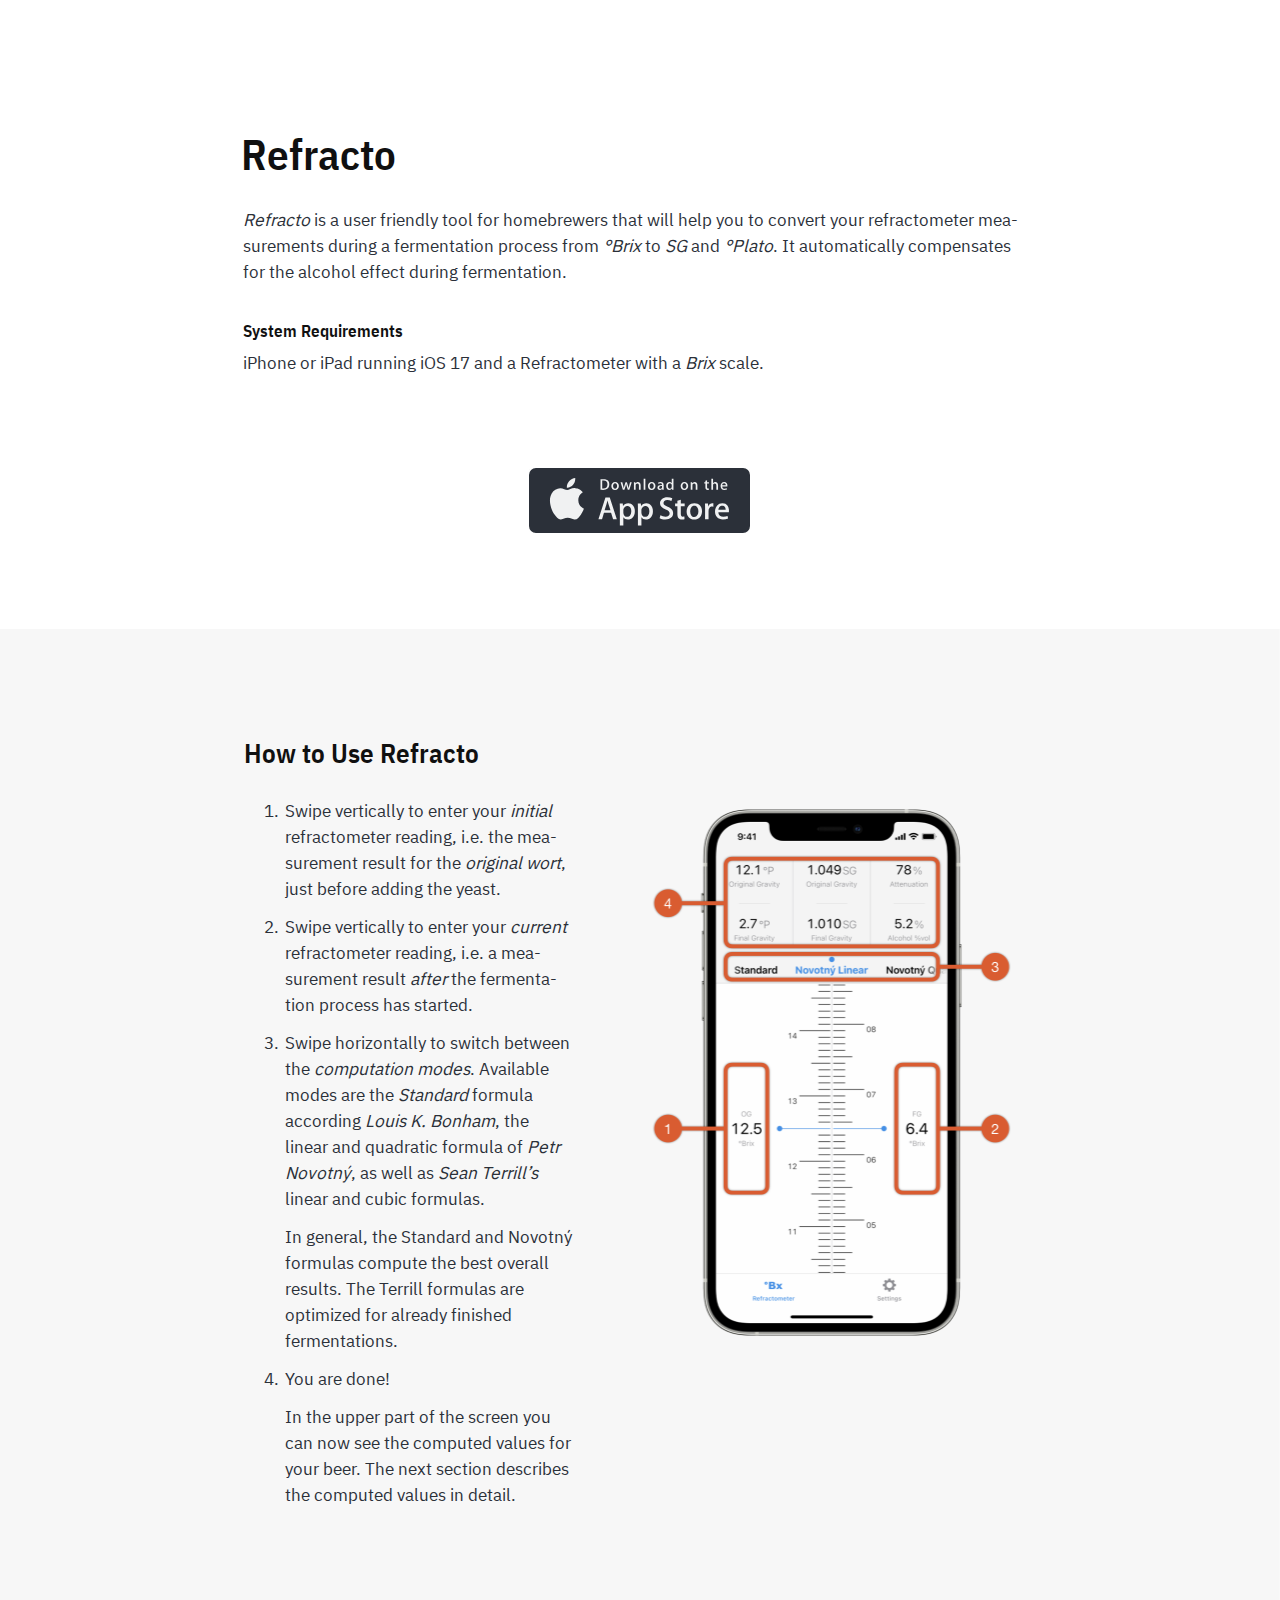
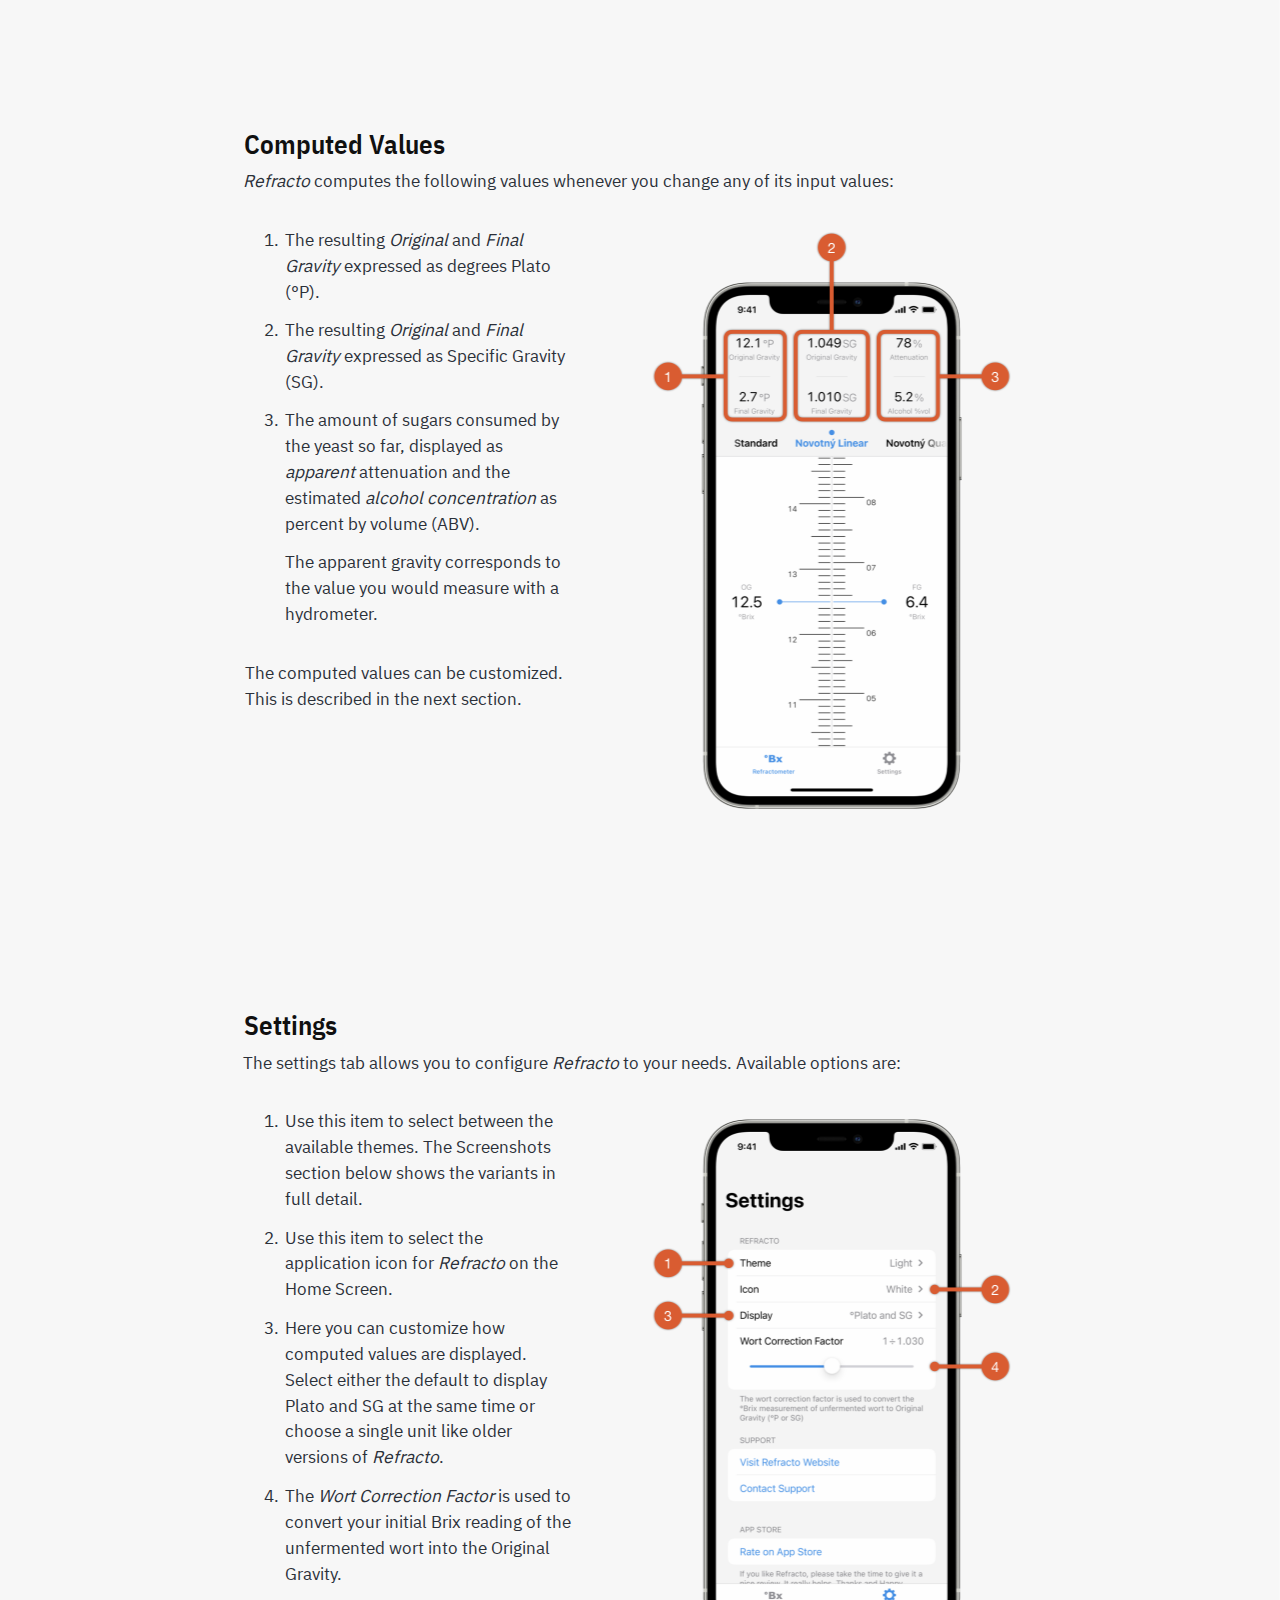
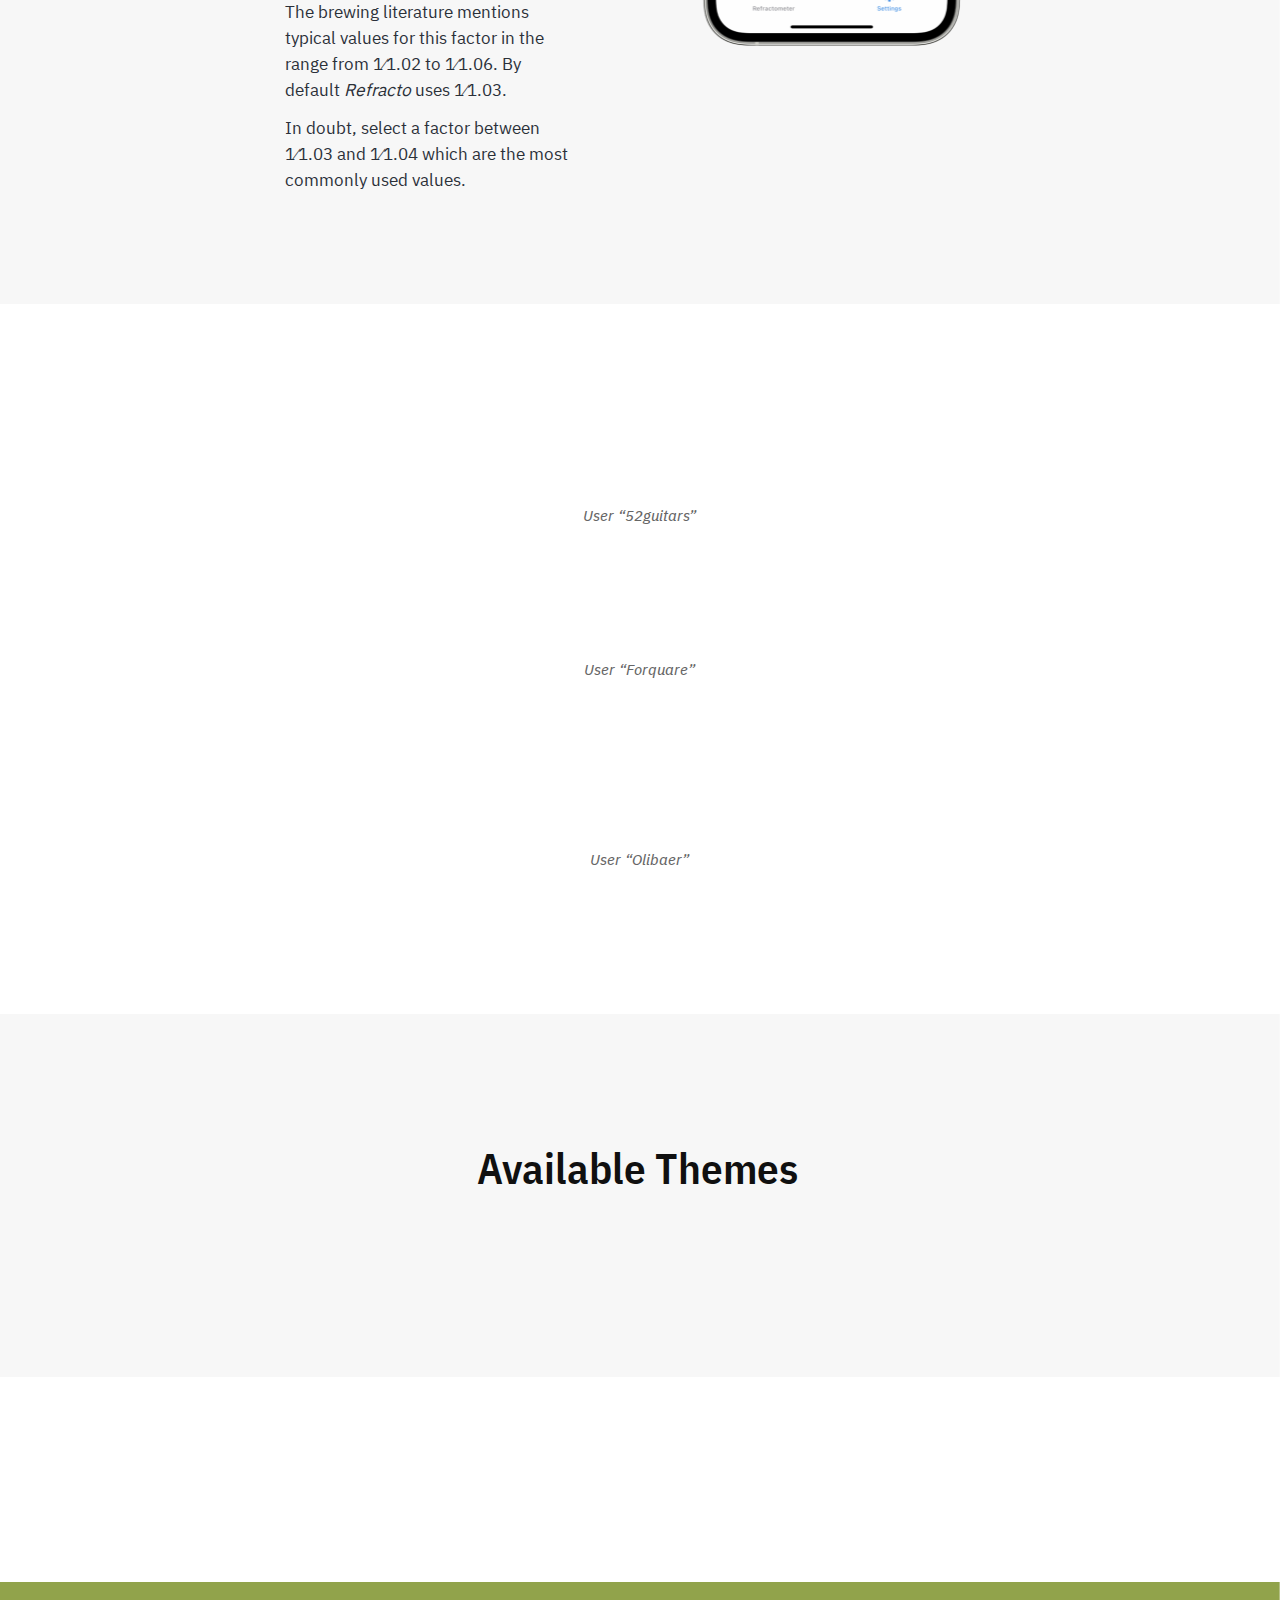
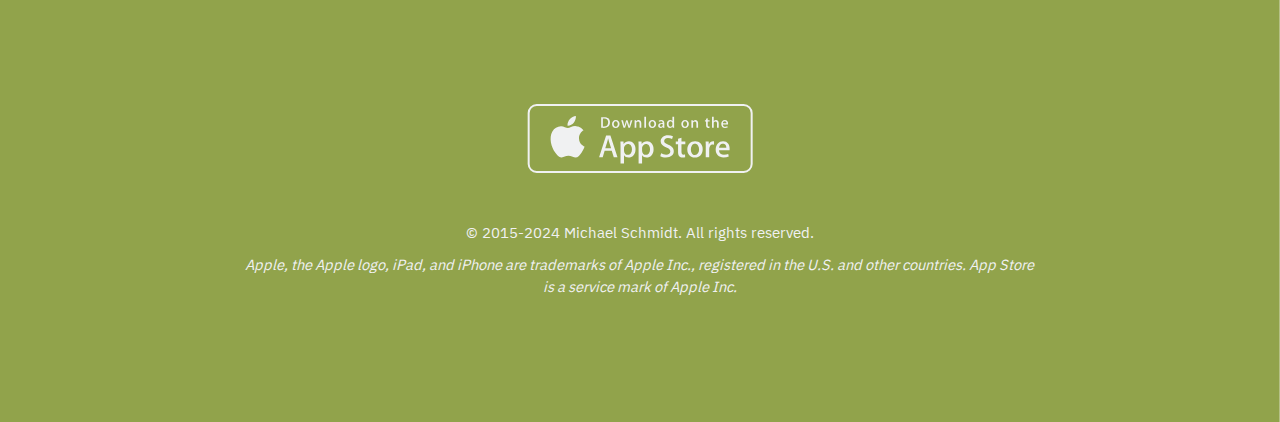
==== commit 8ec0bfc4: "Update system requirements" ====
--- a/docs/index.html
+++ b/docs/index.html
@@ -34,7 +34,7 @@
             <p><em>Refracto</em> is a user friendly tool for homebrewers that will help you to convert your re&shy;frac&shy;tome&shy;ter mea&shy;sure&shy;ments during a fer&shy;men&shy;ta&shy;tion process from <em>°Brix</em> to <em>SG</em> and <em>°Plato</em>. It au&shy;to&shy;matical&shy;ly com&shy;pen&shy;sates for the alcohol effect during fer&shy;men&shy;ta&shy;tion.</p>
             <div class="topspace-s">
               <h4>System Requirements</h4>
-              <p>iPhone or iPad running iOS 16 and a Re&shy;frac&shy;tome&shy;ter with a <em>Brix</em> scale.</p>
+              <p>iPhone or iPad running iOS 17 and a Re&shy;frac&shy;tome&shy;ter with a <em>Brix</em> scale.</p>
             </div>
             <div class="topspace-l">
               <div class="center">
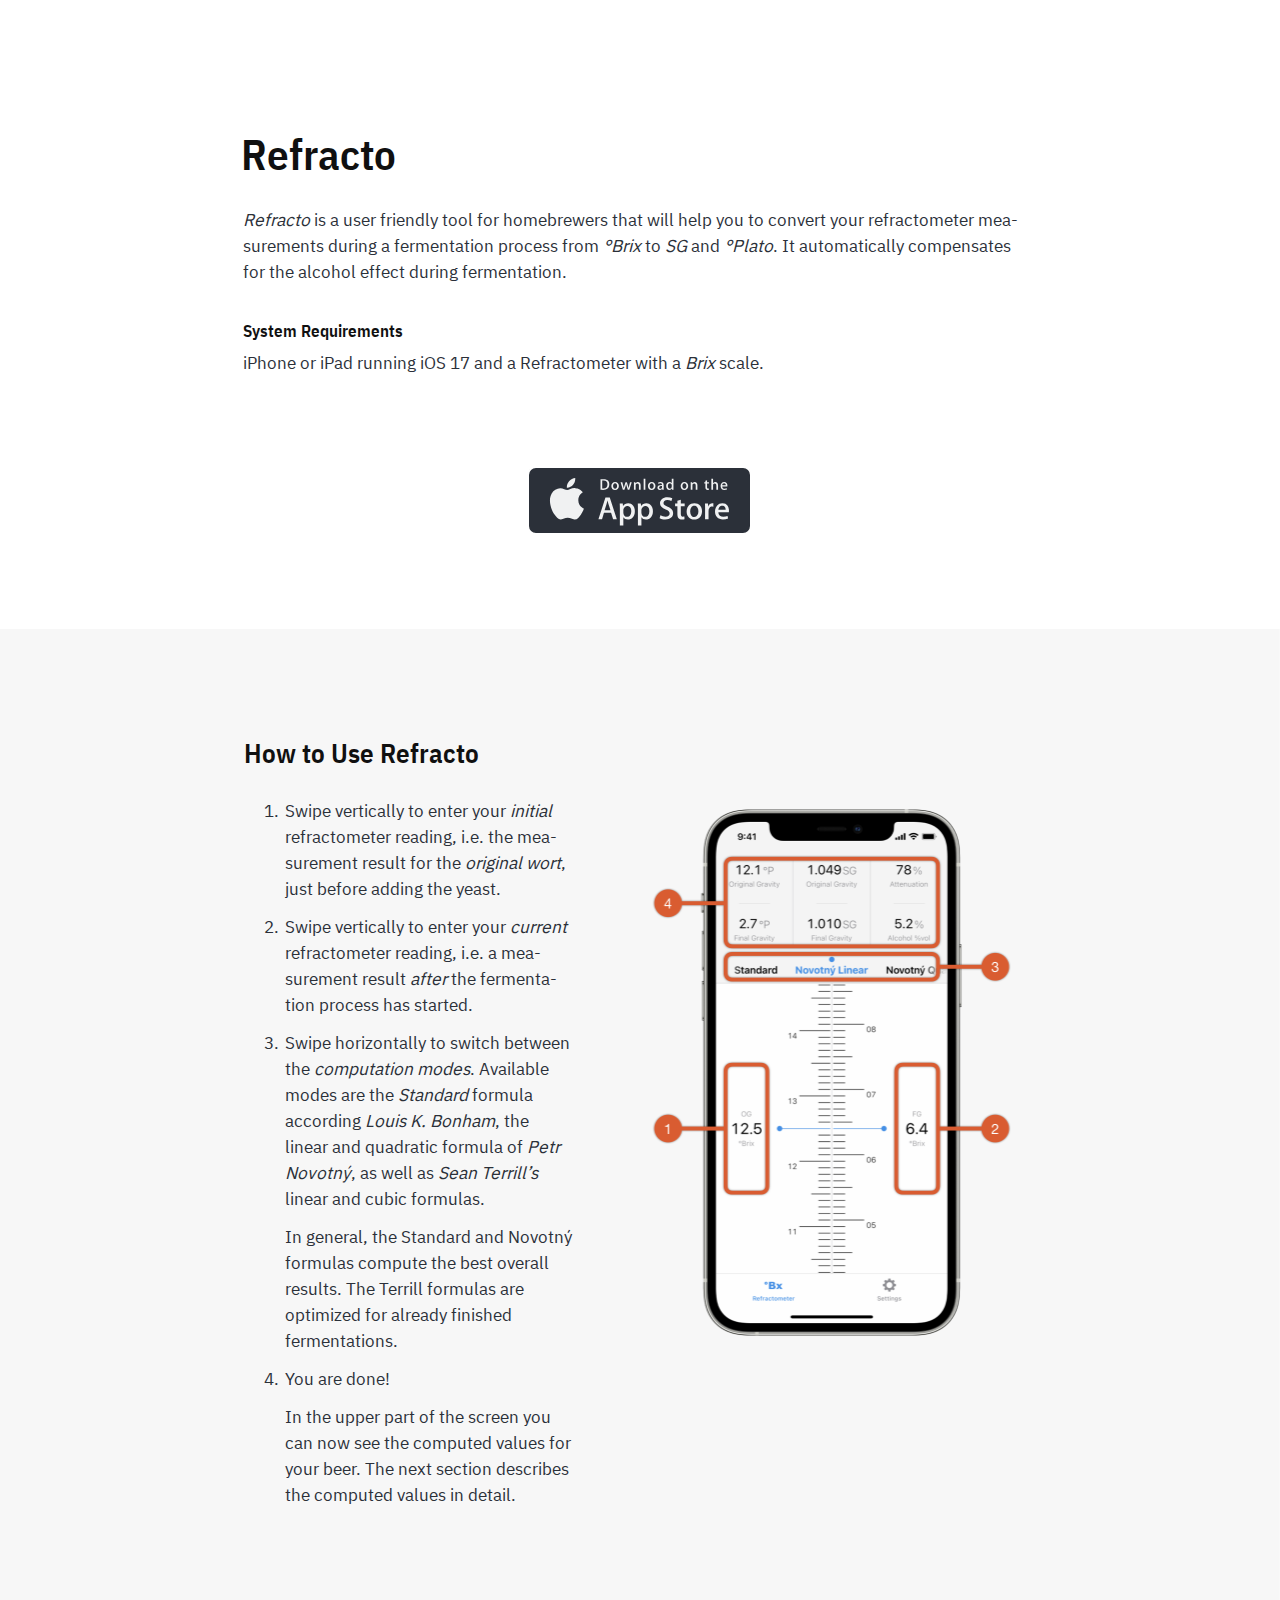
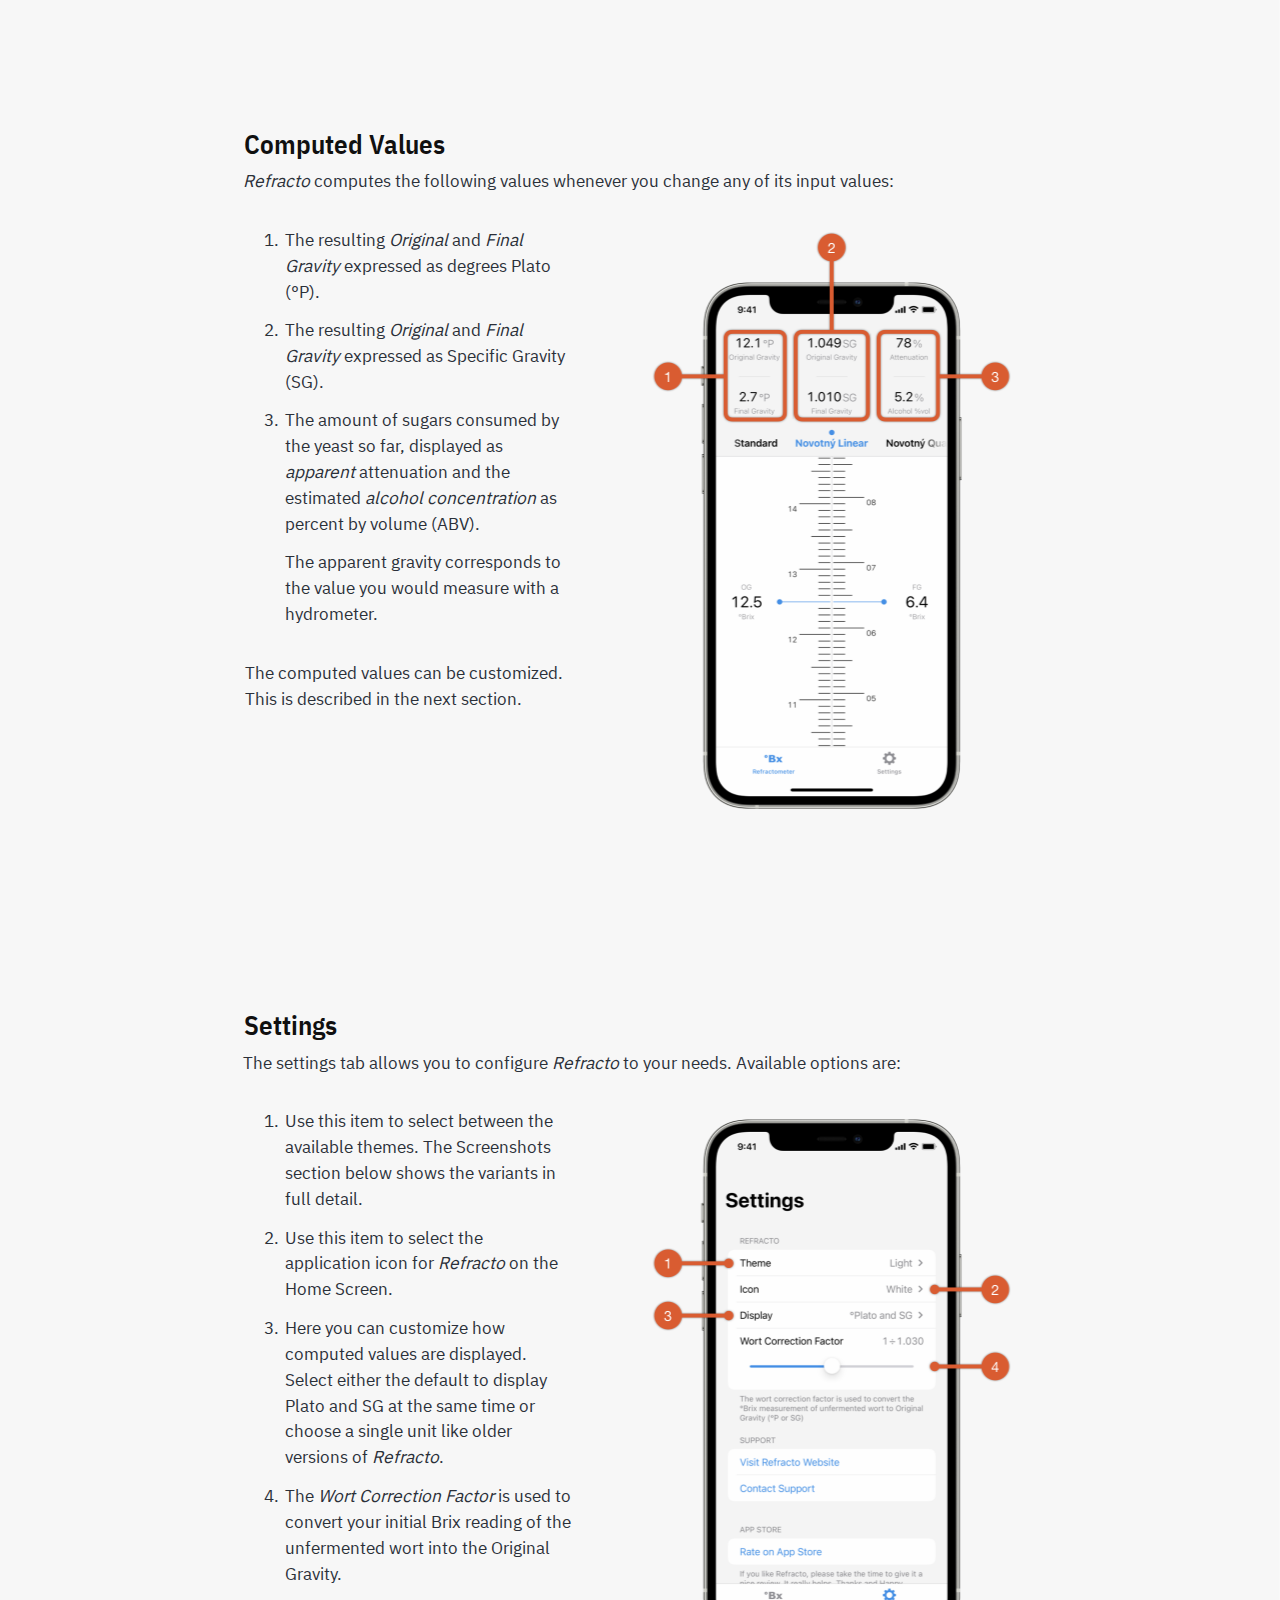
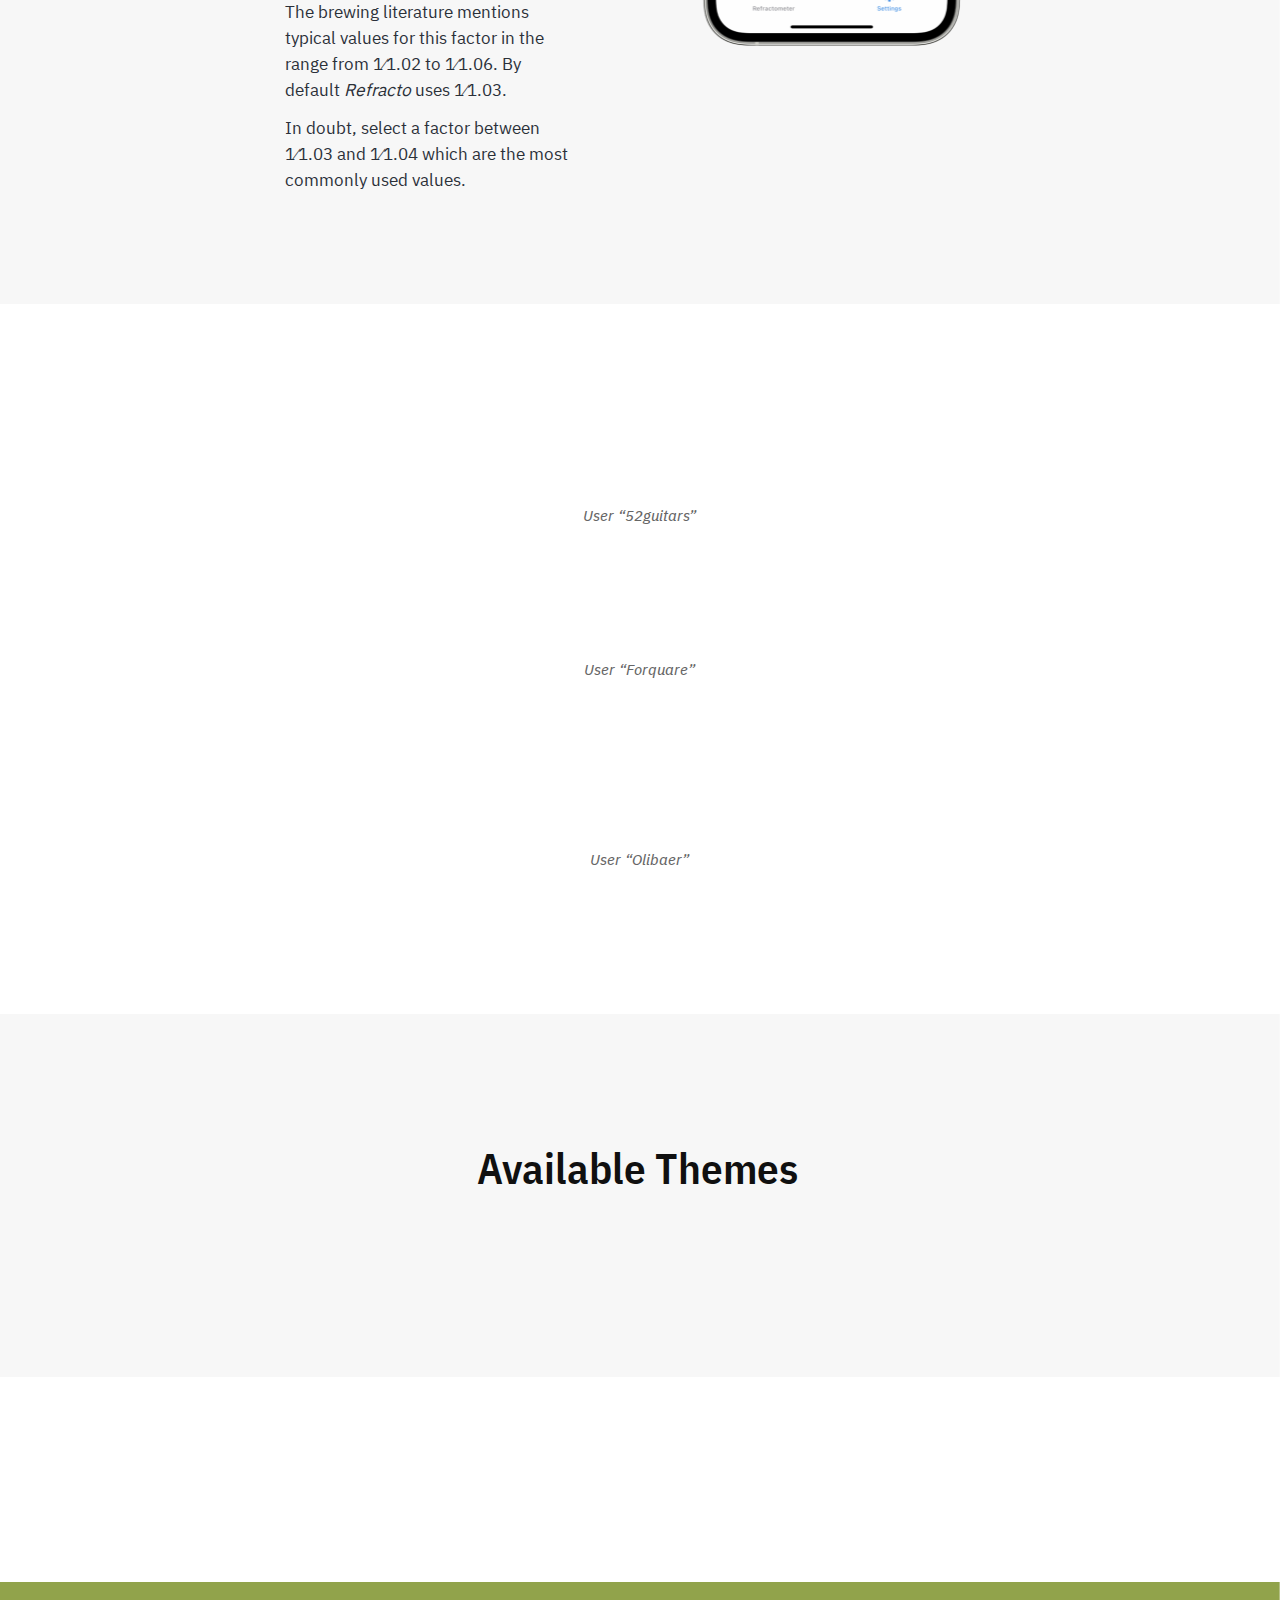
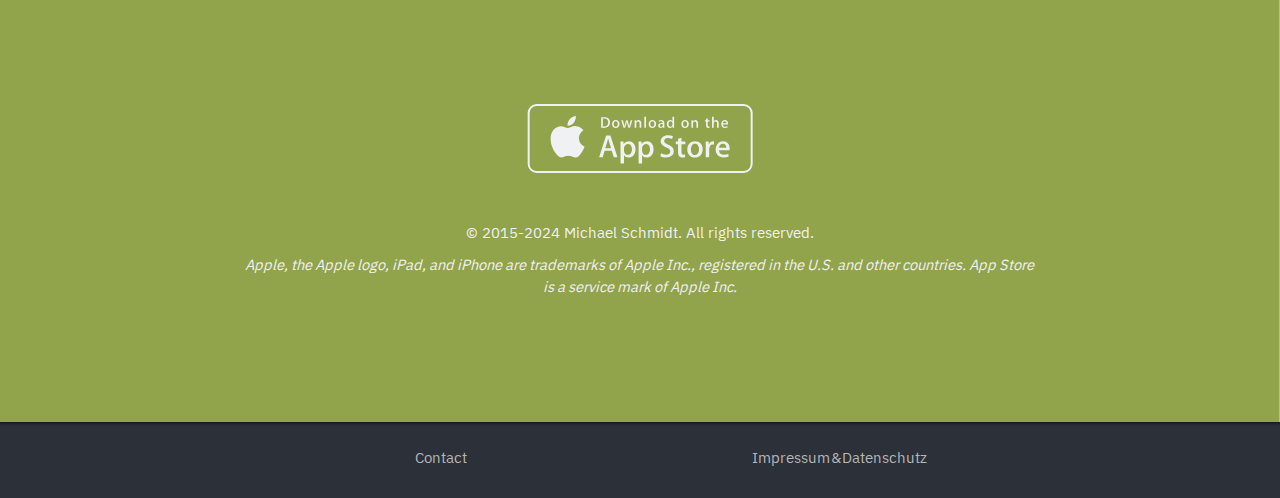
==== commit fe04932d: "Update Refracto page" ====
--- a/docs/index.html
+++ b/docs/index.html
@@ -251,6 +251,17 @@
       </main>
     </div>
 
+    <footer class="title">
+      <div class="footer-box">
+        <nav>
+          <ul>
+            <li><a href="mailto:refracto@mschmidt.me">Contact</a>
+            <li><a href="legal.html">Impressum & Datenschutz</a>
+          </ul>
+        </nav>
+      </div>
+    </footer>
+
     <script>
     $('.screenshot-link').magnificPopup({
       type: 'image',
